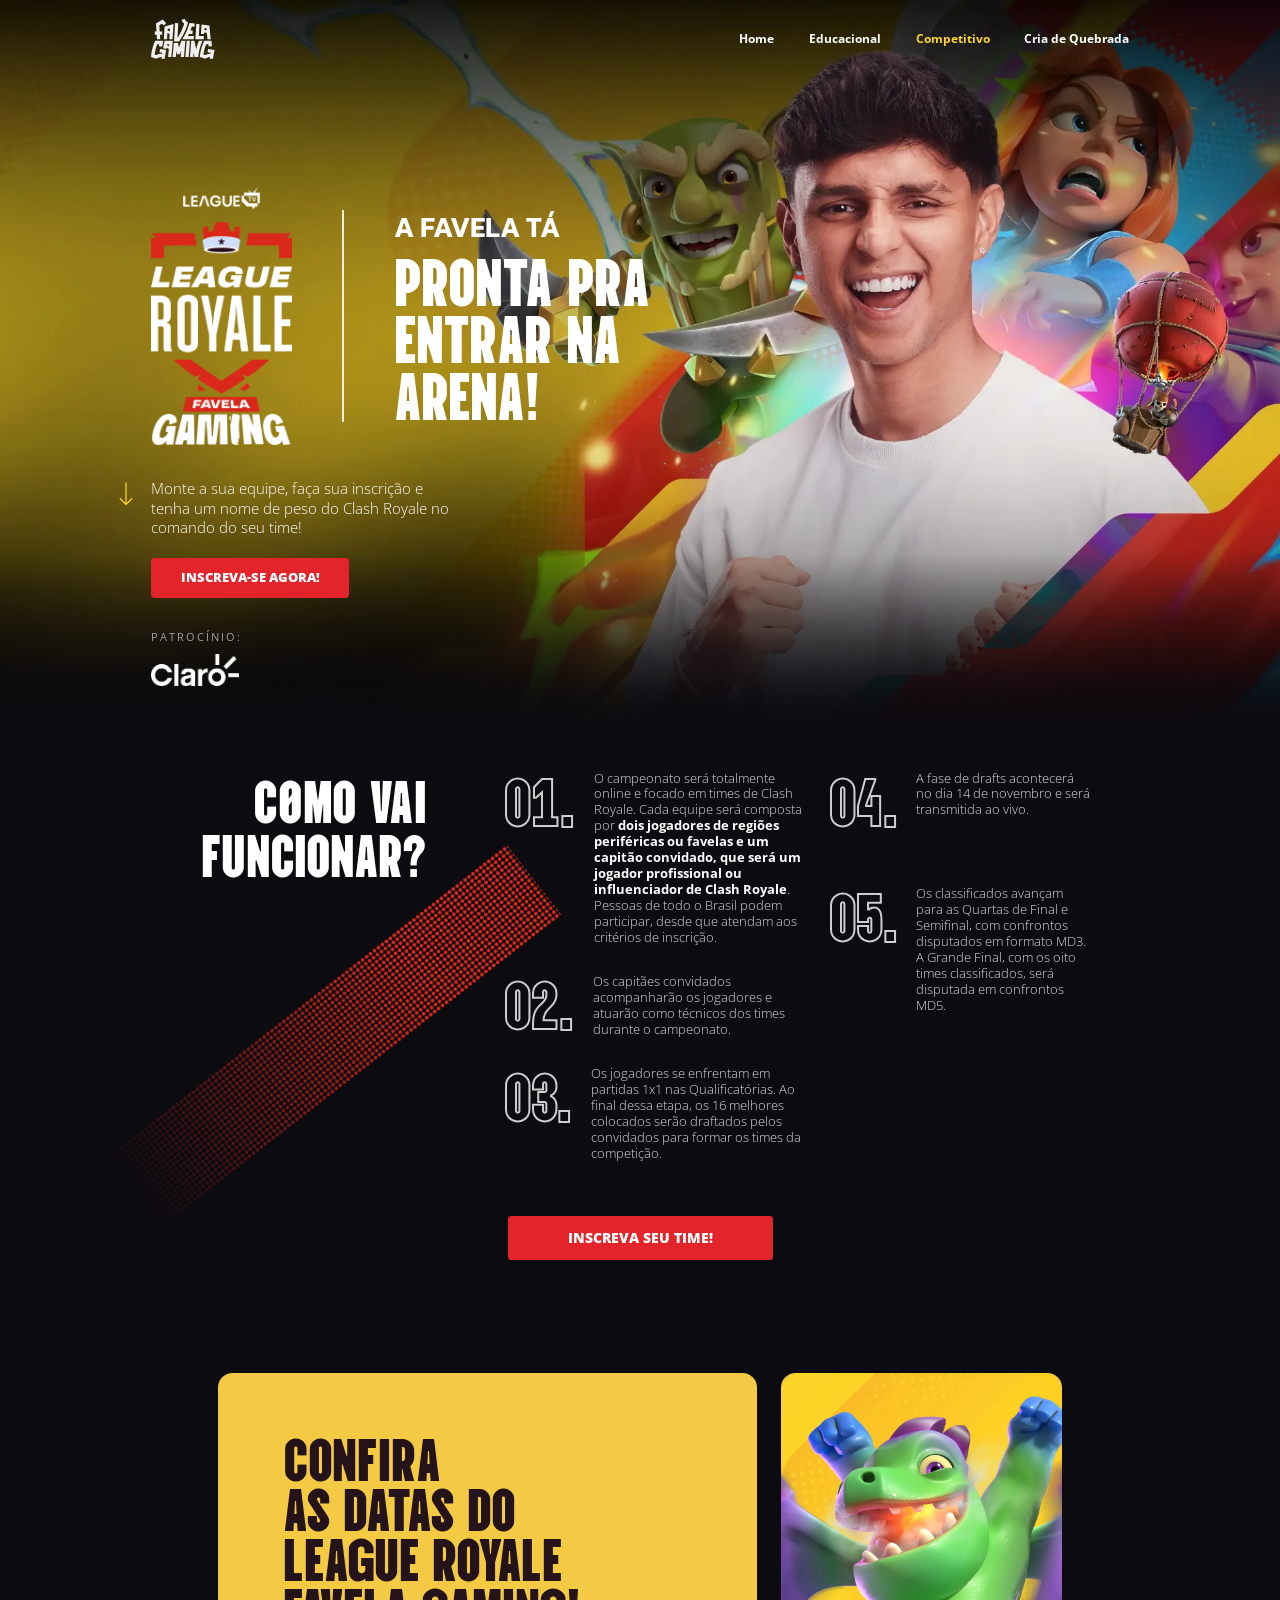
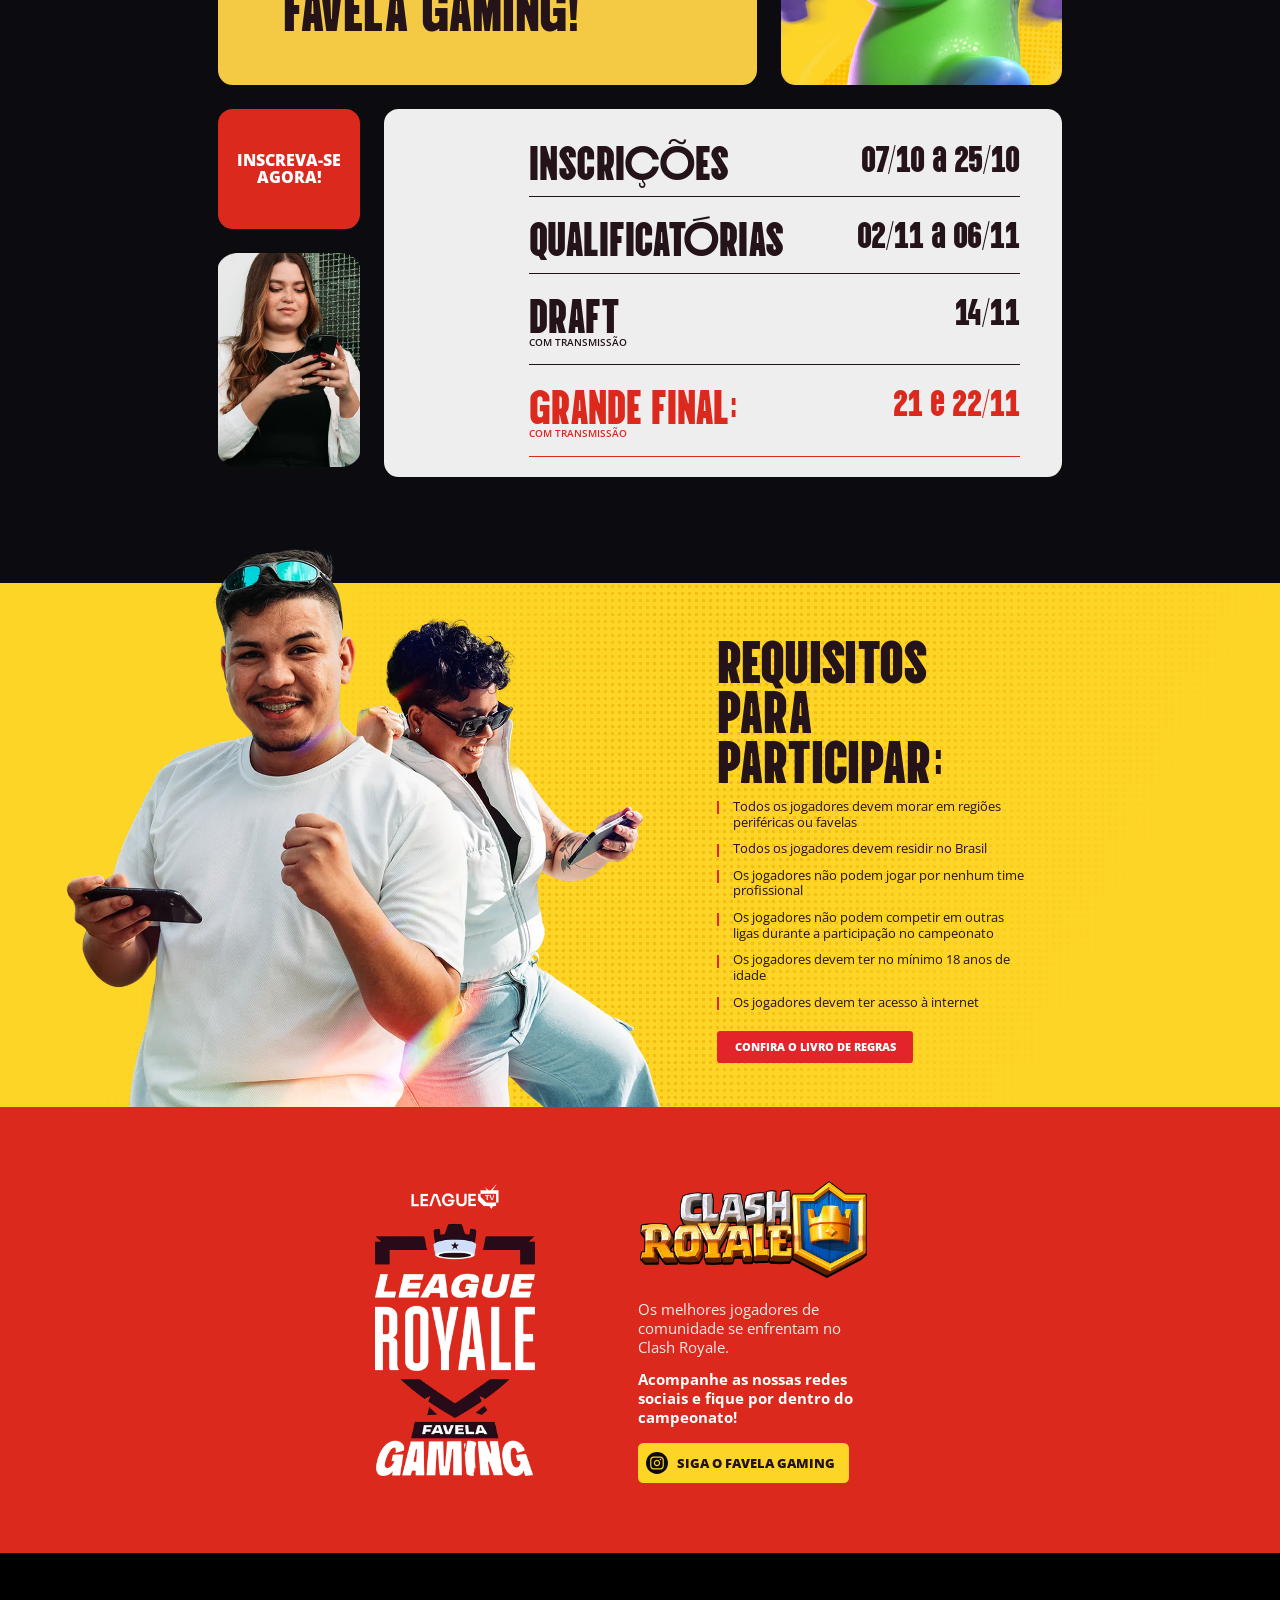
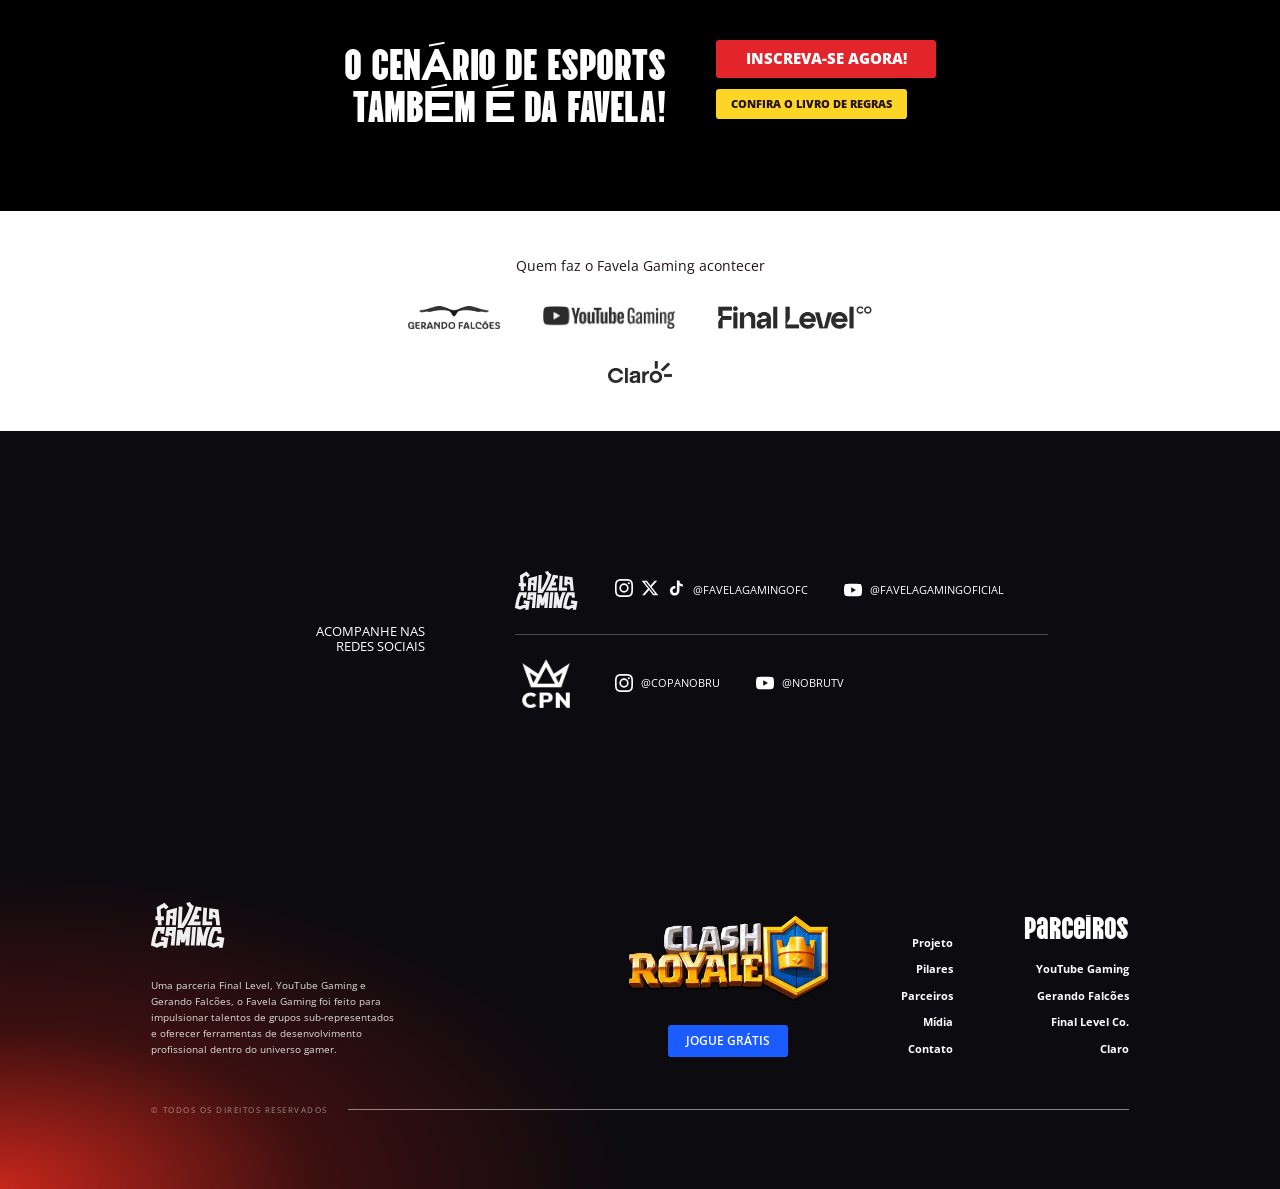
==== cup/index.html @ f8e569d7 "Ajusta seta, textos e botões do topo, passos, tabela de datas e botão Siga Co-Authored-By: Claude Op" ====
<!doctype html>
<html lang="pt-BR">
<head>
  <meta charset="utf-8">
  <meta name="viewport" content="width=device-width, initial-scale=1">
  <script>
    // Garante que os caminhos relativos funcionem também em ".../cup" (sem barra no final)
    (function () {
      var p = location.pathname;
      if (!/\/$/.test(p) && !/\.html?$/.test(p)) document.write('<base href="' + p + '/">');
    })();
  </script>
  <title>Competitivo | League Royale Favela Gaming</title>
  <meta name="description" content="Monte a sua equipe, faça sua inscrição e tenha um nome de peso do Clash Royale no comando do seu time! Campeonato online League Royale Favela Gaming.">
  <link rel="icon" href="assets/logo-favela-gaming.svg" type="image/svg+xml">
  <link rel="preconnect" href="https://fonts.googleapis.com">
  <link rel="preconnect" href="https://fonts.gstatic.com" crossorigin>
  <link href="https://fonts.googleapis.com/css2?family=Vina+Sans&family=Kanit:wght@400;600;800&family=Open+Sans:wght@300;400;600;700;800&display=swap" rel="stylesheet">
  <link rel="stylesheet" href="css/style.css">
</head>
<body>

  <!-- ===================== HEADER ===================== -->
  <header class="header">
    <div class="container header__inner">
      <a href="https://favelagaming.gg/" class="header__logo" aria-label="Favela Gaming">
        <img src="assets/logo-favela-gaming.svg" alt="Favela Gaming" data-label="logo-favela-gaming.svg">
      </a>
      <button class="header__toggle" aria-label="Abrir menu" aria-expanded="false" aria-controls="menu">
        <span></span><span></span><span></span>
      </button>
      <nav class="header__nav" id="menu">
        <a href="https://favelagaming.gg/">Home</a>
        <a href="https://favelagaming.gg/educacional">Educacional</a>
        <a href="https://favelagaming.gg/cup" class="is-active" aria-current="page">Competitivo</a>
        <a href="https://favelagaming.gg/cria">Cria de Quebrada</a>
      </nav>
    </div>
  </header>

  <main>
    <!-- ===================== HERO ===================== -->
    <section class="hero">
      <div class="container hero__content">
        <div class="hero__brand">
          <img class="hero__league" src="assets/logo-league-royale.webp" alt="League Royale Favela Gaming" data-label="logo-league-royale.webp">
          <span class="hero__divider" aria-hidden="true"></span>
          <h1 class="hero__title"><small>A favela tá</small> pronta pra entrar na arena!</h1>
        </div>
        <p class="hero__text">
          <svg class="hero__arrow" viewBox="0 0 18 31" aria-hidden="true"><path d="M9 1v28M1.5 21.5 9 29l7.5-7.5" fill="none" stroke="currentColor" stroke-width="1.6" stroke-linecap="round" stroke-linejoin="round"/></svg>
          Monte a sua equipe, faça sua inscrição e tenha um nome de peso do Clash Royale no comando do seu time!
        </p>
        <a href="https://docs.google.com/forms/d/e/1FAIpQLSey7lpM0vfxzBYxNLNa3rrnJIbP2X_q4BGfcj9vAVyHAKQ-5A/viewform" target="_blank" rel="noopener" class="btn btn--red">Inscreva-se agora!</a>
        <div class="hero__sponsor">
          <span>Patrocínio:</span>
          <a href="https://www.claro.com.br/" target="_blank" rel="noopener"><img class="logo-white" src="assets/logo-claro.webp" alt="Claro" data-label="logo-claro.webp"></a>
        </div>
      </div>
    </section>

    <!-- ===================== COMO VAI FUNCIONAR ===================== -->
    <section class="how" id="como-funciona">
      <div class="container how__grid">
        <div class="how__head">
          <h2 class="title title--xl">C<span class="o-slash">o</span>mo vai<br>funcionar?</h2>
          <div class="how__stripe" aria-hidden="true"></div>
        </div>
        <ol class="how__steps">
          <li><span class="how__num">01.</span><p>O campeonato será totalmente online e focado em times de Clash Royale. Cada equipe será composta por <strong>dois jogadores de regiões periféricas ou favelas e um capitão convidado, que será um jogador profissional ou influenciador de Clash Royale</strong>. Pessoas de todo o Brasil podem participar, desde que atendam aos critérios de inscrição.</p></li>
          <li><span class="how__num">02.</span><p>Os capitães convidados acompanharão os jogadores e atuarão como técnicos dos times durante o campeonato.</p></li>
          <li><span class="how__num">03.</span><p>Os jogadores se enfrentam em partidas 1x1 nas Qualificatórias. Ao final dessa etapa, os 16 melhores colocados serão draftados pelos convidados para formar os times da competição.</p></li>
          <li><span class="how__num">04.</span><p>A fase de drafts acontecerá no dia 14 de novembro e será transmitida ao vivo.</p></li>
          <li><span class="how__num">05.</span><p>Os classificados avançam para as Quartas de Final e Semifinal, com confrontos disputados em formato MD3. A Grande Final, com os oito times classificados, será disputada em confrontos MD5.</p></li>
        </ol>
      </div>
      <div class="center">
        <a href="https://docs.google.com/forms/d/e/1FAIpQLSey7lpM0vfxzBYxNLNa3rrnJIbP2X_q4BGfcj9vAVyHAKQ-5A/viewform" target="_blank" rel="noopener" class="btn btn--red btn--lg">Inscreva seu time!</a>
      </div>
    </section>

    <!-- ===================== DATAS ===================== -->
    <section class="dates" id="datas">
      <div class="container dates__grid">
        <div class="card card--yellow dates__intro">
          <h2 class="title title--lg">Confira<br>as datas do<br>League Royale<br>Favela Gaming!</h2>
        </div>
        <div class="card dates__dragon">
          <img src="assets/dragao.webp" alt="Bebê dragão do Clash Royale comemorando" data-label="dragao.webp" loading="lazy">
        </div>
        <div class="dates__side">
          <a href="https://docs.google.com/forms/d/e/1FAIpQLSey7lpM0vfxzBYxNLNa3rrnJIbP2X_q4BGfcj9vAVyHAKQ-5A/viewform" target="_blank" rel="noopener" class="card card--red dates__cta">Inscreva-se agora!</a>
          <div class="card dates__photo">
            <img src="assets/menina-celular.webp" alt="Jogadora usando o celular" data-label="menina-celular.webp" loading="lazy">
          </div>
        </div>
        <div class="card card--light dates__table">
          <dl>
            <div class="dates__row"><dt>Inscrições</dt><dd>07/10 a 25/10</dd></div>
            <div class="dates__row"><dt>Qualificatórias</dt><dd>02/11 a 06/11</dd></div>
            <div class="dates__row"><dt>Draft <small>com transmissão</small></dt><dd>14/11</dd></div>
            <div class="dates__row dates__row--final"><dt>Grande final: <small>com transmissão</small></dt><dd>21 e 22/11</dd></div>
          </dl>
        </div>
      </div>
    </section>

    <!-- ===================== REQUISITOS ===================== -->
    <section class="reqs" id="requisitos">
      <div class="container reqs__grid">
        <div class="reqs__art">
          <img src="assets/requisitos-jogadores.webp" alt="Dois jogadores comemorando com o celular na mão" data-label="requisitos-jogadores.webp" loading="lazy">
        </div>
        <div class="reqs__content">
          <h2 class="title title--lg">Requisitos<br>para<br>participar:</h2>
          <ul class="reqs__list">
            <li>Todos os jogadores devem morar em regiões periféricas ou favelas</li>
            <li>Todos os jogadores devem residir no Brasil</li>
            <li>Os jogadores não podem jogar por nenhum time profissional</li>
            <li>Os jogadores não podem competir em outras ligas durante a participação no campeonato</li>
            <li>Os jogadores devem ter no mínimo 18 anos de idade</li>
            <li>Os jogadores devem ter acesso à internet</li>
          </ul>
          <a href="https://docs.google.com/document/d/1DY65qshKJvCwTbWOJ-pkZwqdz-B3n3Fq/edit?usp=sharing" target="_blank" rel="noopener" class="btn btn--red btn--sm">Confira o livro de regras</a>
        </div>
      </div>
    </section>

    <!-- ===================== CLASH ROYALE ===================== -->
    <section class="clash">
      <div class="container clash__grid">
        <img class="clash__league" src="assets/logo-league-royale-escuro.webp" alt="League Royale Favela Gaming" data-label="logo-league-royale-escuro.webp" loading="lazy">
        <div class="clash__content">
          <img class="clash__logo" src="assets/logo-clash-royale.webp" alt="Clash Royale" data-label="logo-clash-royale.webp" loading="lazy">
          <p>Os melhores jogadores de comunidade se enfrentam no Clash Royale.</p>
          <p><strong>Acompanhe as nossas redes sociais e fique por dentro do campeonato!</strong></p>
          <a href="https://www.instagram.com/favelagamingofc/" target="_blank" rel="noopener" class="btn btn--yellow btn--sm btn--icon">
            <img src="assets/icone-instagram-redondo.svg" alt="" width="32" height="32">
            Siga o Favela Gaming
          </a>
        </div>
      </div>
    </section>

    <!-- ===================== CTA ===================== -->
    <section class="cta" id="inscricao">
      <div class="container cta__inner">
        <h2 class="title title--md">O cenário de esports<br>também é da favela!</h2>
        <div class="cta__buttons">
          <a href="https://docs.google.com/forms/d/e/1FAIpQLSey7lpM0vfxzBYxNLNa3rrnJIbP2X_q4BGfcj9vAVyHAKQ-5A/viewform" target="_blank" rel="noopener" class="btn btn--red btn--lg">Inscreva-se agora!</a>
          <a href="https://docs.google.com/document/d/1DY65qshKJvCwTbWOJ-pkZwqdz-B3n3Fq/edit?usp=sharing" target="_blank" rel="noopener" class="btn btn--yellow btn--sm">Confira o livro de regras</a>
        </div>
      </div>
    </section>

    <!-- ===================== PARCEIROS ===================== -->
    <section class="partners" id="parceiros">
      <div class="container">
        <p class="partners__title">Quem faz o Favela Gaming acontecer</p>
        <ul class="partners__logos">
          <li><a href="https://gerandofalcoes.com/" target="_blank" rel="noopener"><img src="assets/logo-gerando-falcoes.webp" alt="Gerando Falcões" data-label="logo-gerando-falcoes.webp" loading="lazy"></a></li>
          <li><a href="https://www.youtube.com/@YouTubeBrasil" target="_blank" rel="noopener"><img src="assets/logo-youtube-gaming.webp" alt="YouTube Gaming" data-label="logo-youtube-gaming.webp" loading="lazy"></a></li>
          <li><a href="https://finallevel.com.br/" target="_blank" rel="noopener"><img src="assets/logo-final-level.webp" alt="Final Level Co." data-label="logo-final-level.webp" loading="lazy"></a></li>
          <li class="partners__break"><a href="https://www.claro.com.br/" target="_blank" rel="noopener"><img src="assets/logo-claro.webp" alt="Claro" data-label="logo-claro.webp" loading="lazy"></a></li>
        </ul>
      </div>
    </section>
  </main>

  <!-- ===================== FOOTER ===================== -->
  <footer class="footer">
    <div class="container">
      <div class="social">
        <p class="social__label">Acompanhe nas<br>redes sociais</p>
        <div class="social__rows">
          <div class="social__row">
            <img class="social__brand" src="assets/logo-favela-gaming.svg" alt="Favela Gaming" data-label="logo-favela-gaming.svg">
            <div class="social__links">
              <span class="social__group">
                <a href="https://www.instagram.com/favelagamingofc/" target="_blank" rel="noopener" aria-label="Instagram"><svg viewBox="0 0 24 24"><use href="#i-instagram"/></svg></a>
                <a href="https://twitter.com/favelagamingofc" target="_blank" rel="noopener" aria-label="X"><svg viewBox="0 0 24 24"><use href="#i-x"/></svg></a>
                <a href="https://www.tiktok.com/@favelagamingofc" target="_blank" rel="noopener" aria-label="TikTok"><svg viewBox="0 0 24 24"><use href="#i-tiktok"/></svg></a>
                <span>@favelagamingofc</span>
              </span>
              <a class="social__group" href="https://www.youtube.com/@FavelaGamingOficial" target="_blank" rel="noopener">
                <svg viewBox="0 0 24 24" aria-hidden="true"><use href="#i-youtube"/></svg>
                <span>@favelagamingoficial</span>
              </a>
            </div>
          </div>
          <div class="social__row">
            <img class="social__brand" src="assets/logo-cpn.webp" alt="CPN" data-label="logo-cpn.webp" loading="lazy">
            <div class="social__links">
              <a class="social__group" href="https://www.instagram.com/copanobru/" target="_blank" rel="noopener">
                <svg viewBox="0 0 24 24" aria-hidden="true"><use href="#i-instagram"/></svg>
                <span>@copanobru</span>
              </a>
              <a class="social__group" href="https://www.youtube.com/@NobruTV" target="_blank" rel="noopener">
                <svg viewBox="0 0 24 24" aria-hidden="true"><use href="#i-youtube"/></svg>
                <span>@nobrutv</span>
              </a>
            </div>
          </div>
        </div>
      </div>

      <div class="footer__main">
        <div class="footer__about">
          <img src="assets/logo-favela-gaming.svg" alt="Favela Gaming" data-label="logo-favela-gaming.svg">
          <p>Uma parceria Final Level, YouTube Gaming e Gerando Falcões, o Favela Gaming foi feito para impulsionar talentos de grupos sub-representados e oferecer ferramentas de desenvolvimento profissional dentro do universo gamer.</p>
        </div>
        <div class="footer__clash">
          <img src="assets/logo-clash-royale.webp" alt="Clash Royale" data-label="logo-clash-royale.webp" loading="lazy">
          <a href="https://clashroyale.com" target="_blank" rel="noopener" class="btn btn--blue btn--sm">Jogue grátis</a>
        </div>
        <nav class="footer__nav" aria-label="Rodapé">
          <!-- TODO: trocar pelas âncoras das seções da home (ex.: https://favelagaming.gg/#projeto) -->
          <a href="https://favelagaming.gg/">Projeto</a>
          <a href="https://favelagaming.gg/">Pilares</a>
          <a href="#parceiros">Parceiros</a>
          <a href="https://favelagaming.gg/">Mídia</a>
          <a href="https://favelagaming.gg/">Contato</a>
        </nav>
        <div class="footer__partners">
          <h3>Parceiros</h3>
          <a href="https://www.youtube.com/@YouTubeBrasil" target="_blank" rel="noopener">YouTube Gaming</a>
          <a href="https://gerandofalcoes.com/" target="_blank" rel="noopener">Gerando Falcões</a>
          <a href="https://finallevel.com.br/" target="_blank" rel="noopener">Final Level Co.</a>
          <a href="https://www.claro.com.br/" target="_blank" rel="noopener">Claro</a>
        </div>
      </div>

      <div class="footer__bottom">
        <span>© Todos os direitos reservados</span>
      </div>
    </div>
  </footer>

  <!-- Ícones -->
  <svg width="0" height="0" style="position:absolute" aria-hidden="true">
    <symbol id="i-instagram" viewBox="0 0 24 24"><path fill="currentColor" d="M12 2.2c3.2 0 3.6 0 4.8.1 3.3.1 4.8 1.7 4.9 4.9.1 1.3.1 1.6.1 4.8s0 3.6-.1 4.8c-.1 3.2-1.7 4.8-4.9 4.9-1.3.1-1.6.1-4.8.1s-3.6 0-4.8-.1c-3.3-.1-4.8-1.7-4.9-4.9C2.2 15.6 2.2 15.2 2.2 12s0-3.6.1-4.8C2.4 3.9 3.9 2.4 7.2 2.3 8.4 2.2 8.8 2.2 12 2.2zM12 0C8.7 0 8.3 0 7.1.1 2.7.3.3 2.7.1 7.1 0 8.3 0 8.7 0 12s0 3.7.1 4.9c.2 4.4 2.6 6.8 7 7 1.2.1 1.6.1 4.9.1s3.7 0 4.9-.1c4.4-.2 6.8-2.6 7-7 .1-1.2.1-1.6.1-4.9s0-3.7-.1-4.9c-.2-4.4-2.6-6.8-7-7C15.7 0 15.3 0 12 0zm0 5.8a6.2 6.2 0 1 0 0 12.4 6.2 6.2 0 0 0 0-12.4zM12 16a4 4 0 1 1 0-8 4 4 0 0 1 0 8zm6.4-11.8a1.4 1.4 0 1 0 0 2.9 1.4 1.4 0 0 0 0-2.9z"/></symbol>
    <symbol id="i-x" viewBox="0 0 24 24"><path fill="currentColor" d="M18.2 2.3h3.4l-7.4 8.4L23 21.7h-6.8l-5.3-7-6.1 7H1.4l7.9-9L.9 2.3h7l4.8 6.4 5.5-6.4zm-1.2 17.4h1.9L6.9 4.2H4.9l12.1 15.5z"/></symbol>
    <symbol id="i-tiktok" viewBox="0 0 24 24"><path fill="currentColor" d="M16.6 2h-3.4v13.6a2.9 2.9 0 1 1-2.9-2.9c.3 0 .6 0 .8.1V9.3a6.4 6.4 0 1 0 5.5 6.3V8.8A8 8 0 0 0 21 10.3V6.9a4.6 4.6 0 0 1-4.4-4.9z"/></symbol>
    <symbol id="i-youtube" viewBox="0 0 24 24"><path fill="currentColor" d="M23.5 6.2a3 3 0 0 0-2.1-2.1C19.5 3.6 12 3.6 12 3.6s-7.5 0-9.4.5A3 3 0 0 0 .5 6.2 31 31 0 0 0 0 12a31 31 0 0 0 .5 5.8 3 3 0 0 0 2.1 2.1c1.9.5 9.4.5 9.4.5s7.5 0 9.4-.5a3 3 0 0 0 2.1-2.1A31 31 0 0 0 24 12a31 31 0 0 0-.5-5.8zM9.6 15.6V8.4l6.3 3.6-6.3 3.6z"/></symbol>
  </svg>

  <script src="js/main.js"></script>
</body>
</html>
---- cup/css/style.css ----
/* =========================================================
   League Royale Favela Gaming — Competitivo (/cup)

   Medidas tiradas do frame de 1920px do Figma.
   --s = 1px em telas de 1920px ou mais e encolhe proporcionalmente
   abaixo disso, então "calc(95 * var(--s))" = 95px do Figma.
   ========================================================= */

:root {
  --dark: #0c0b10;
  --black: #000;
  --white: #fff;
  --light: #eeeeee;
  --yellow: #fdd526;
  --yellow-card: #f4ca44;
  --red: #db291d;
  --red-btn: #e3242b;
  --blue: #1a5cff;
  --ink: #241319;

  --font-title: "Vina Sans", "Anton", Impact, sans-serif;
  --font-kanit: "Kanit", "Open Sans", sans-serif;
  --font-body: "Open Sans", system-ui, sans-serif;

  --s: min(1px, calc(100vw / 1920));
  --radius: calc(22 * var(--s));
}

*, *::before, *::after { box-sizing: border-box; }

html { scroll-behavior: smooth; }

body {
  margin: 0;
  background: var(--dark);
  color: var(--white);
  font-family: var(--font-body);
  font-size: max(14px, calc(17 * var(--s)));
  line-height: 1.45;
  -webkit-font-smoothing: antialiased;
}

img { display: block; max-width: 100%; height: auto; }
a { color: inherit; text-decoration: none; }
p { margin: 0; }

.container {
  width: 100%;
  max-width: calc(1468 * var(--s) + 48px);
  margin: 0 auto;
  padding: 0 24px;
}

.center { text-align: center; }

/* ---------- Títulos ---------- */
.title {
  margin: 0;
  font-family: var(--font-title);
  font-weight: 400;
  text-transform: uppercase;
  line-height: .88;
}
.title--xl { font-size: calc(90 * var(--s)); }
.title--lg { font-size: calc(92 * var(--s)); }
.title--md { font-size: calc(66 * var(--s)); line-height: .92; }

/* O cortado do "CØMO" */
.o-slash { position: relative; display: inline-block; }
.o-slash::after {
  content: "";
  position: absolute;
  left: -6%; right: -6%;
  top: 50%;
  height: .07em;
  background: currentColor;
  transform: rotate(-55deg);
}

/* ---------- Botões ---------- */
.btn {
  display: inline-flex;
  align-items: center;
  justify-content: center;
  gap: calc(10 * var(--s));
  height: max(36px, calc(43 * var(--s)));
  padding: 0 calc(40 * var(--s));
  border-radius: calc(5 * var(--s));
  font-family: var(--font-body);
  font-weight: 800;
  font-size: max(12px, calc(15 * var(--s)));
  text-transform: uppercase;
  white-space: nowrap;
  transition: transform .15s ease, filter .15s ease;
}
.btn:hover { transform: translateY(-2px); filter: brightness(1.08); }
.btn--red { background: var(--red-btn); color: var(--white); }
.btn--yellow { background: var(--yellow); color: var(--ink); }
.btn--blue { background: var(--blue); color: var(--white); font-weight: 600; }
.btn--icon { padding-left: calc(12 * var(--s)); }
.btn--icon svg, .btn--icon img { width: max(22px, calc(32 * var(--s))); height: auto; }

/* ---------- Placeholder de imagem que ainda não existe ---------- */
.img-missing {
  display: flex;
  align-items: center;
  justify-content: center;
  min-height: 60px;
  padding: 8px;
  border: 2px dashed currentColor;
  border-radius: 8px;
  font: 600 12px/1.3 var(--font-body);
  text-align: center;
  opacity: .55;
}

/* =========================================================
   HEADER
   ========================================================= */
.header {
  position: absolute;
  inset: 0 0 auto 0;
  z-index: 10;
  padding-top: calc(29 * var(--s));
}
.header__inner { display: flex; align-items: center; justify-content: space-between; }
.header__logo img { width: max(64px, calc(95 * var(--s))); }
.header__nav { display: flex; gap: calc(52 * var(--s)); }
.header__nav a {
  font-size: max(12px, calc(15 * var(--s)));
  font-weight: 700;
  transition: color .15s;
}
.header__nav a:hover, .header__nav a.is-active { color: var(--yellow); }
.header__toggle {
  display: none;
  width: 40px; height: 40px;
  padding: 10px 8px;
  background: none;
  border: 0;
  cursor: pointer;
  flex-direction: column;
  justify-content: space-between;
}
.header__toggle span { display: block; height: 2px; background: var(--white); border-radius: 2px; transition: .2s; }
.header__toggle[aria-expanded="true"] span:nth-child(1) { transform: translateY(8px) rotate(45deg); }
.header__toggle[aria-expanded="true"] span:nth-child(2) { opacity: 0; }
.header__toggle[aria-expanded="true"] span:nth-child(3) { transform: translateY(-8px) rotate(-45deg); }

/* =========================================================
   HERO
   ========================================================= */
.hero {
  position: relative;
  overflow: hidden;
  min-height: calc(1080 * var(--s));
  padding: calc(281 * var(--s)) 0 calc(70 * var(--s));
  background:
    linear-gradient(180deg, rgba(12,11,16,0) 75%, var(--dark) 100%),
    url("../assets/hero-bg.webp") center top / cover no-repeat,
    var(--dark);
}
.hero__content { position: relative; z-index: 1; }
.hero__brand { display: flex; align-items: center; gap: calc(75 * var(--s)); }
.hero__league { width: calc(212 * var(--s)); }
.hero__divider { align-self: center; width: 2px; height: calc(318 * var(--s)); background: rgba(255,255,255,.85); }
.hero__title {
  margin: 0;
  max-width: calc(400 * var(--s));
  font-family: var(--font-title);
  font-weight: 400;
  font-size: calc(102 * var(--s));
  line-height: .84;
  text-transform: uppercase;
}
.hero__title small {
  display: block;
  margin-bottom: calc(10 * var(--s));
  font-family: var(--font-kanit);
  font-weight: 600;
  font-size: calc(42 * var(--s));
  line-height: 1;
}
.hero__text {
  position: relative;
  max-width: calc(470 * var(--s));
  margin: calc(52 * var(--s)) 0 calc(30 * var(--s));
  font-size: max(14px, calc(23 * var(--s)));
  font-weight: 300;
  line-height: 1.27;
}
.hero__arrow {
  position: absolute;
  left: calc(-47 * var(--s));
  top: calc(4 * var(--s));
  width: max(14px, calc(20 * var(--s)));
  height: auto;
  color: var(--yellow);
}
.hero__content > .btn { min-width: calc(298 * var(--s)); height: max(40px, calc(48 * var(--s))); font-size: max(13px, calc(16 * var(--s))); border-radius: calc(6 * var(--s)); }
.hero__sponsor { margin-top: calc(48 * var(--s)); }
.hero__sponsor span {
  display: block;
  margin-bottom: calc(14 * var(--s));
  font-size: max(10px, calc(16 * var(--s)));
  letter-spacing: 2px;
  text-transform: uppercase;
  opacity: .6;
}
.hero__sponsor a { display: inline-block; }
.hero__sponsor img { width: calc(132 * var(--s)); }
.logo-white { filter: brightness(0) invert(1); }

/* =========================================================
   COMO VAI FUNCIONAR
   ========================================================= */
.how { position: relative; padding: calc(48 * var(--s)) 0 calc(170 * var(--s)); }
.how__grid {
  display: grid;
  grid-template-columns: calc(415 * var(--s)) 1fr;
  gap: calc(115 * var(--s));
}
.how__head { position: relative; text-align: right; }
.how__head .title { position: relative; z-index: 1; line-height: .9; }
.how__stripe {
  position: absolute;
  left: calc(-105 * var(--s));
  top: calc(332 * var(--s));
  width: calc(760 * var(--s));
  height: calc(135 * var(--s));
  transform: rotate(-38deg);
  background: radial-gradient(circle, var(--red) 1.8px, transparent 2.2px) 0 0 / 5px 5px;
  -webkit-mask-image: linear-gradient(90deg, transparent 0%, rgba(0,0,0,.5) 35%, #000 70%);
          mask-image: linear-gradient(90deg, transparent 0%, rgba(0,0,0,.5) 35%, #000 70%);
  pointer-events: none;
}
.how__steps {
  list-style: none;
  margin: 0;
  padding: 0;
  columns: 2;
  column-gap: calc(36 * var(--s));
  max-width: calc(1000 * var(--s));
}
.how__steps li {
  display: flex;
  gap: calc(28 * var(--s));
  margin-bottom: calc(42 * var(--s));
  break-inside: avoid;
}
.how__steps li:nth-child(4) { break-before: column; margin-bottom: calc(94 * var(--s)); }
.how__steps li:nth-child(n+4) p { max-width: calc(262 * var(--s)); }
.how__num {
  flex: 0 0 calc(103 * var(--s));
  font-family: var(--font-title);
  font-size: calc(100 * var(--s));
  line-height: .8;
  color: transparent;
  -webkit-text-stroke: 2px rgba(255,255,255,.8);
}
.how__steps p {
  max-width: calc(330 * var(--s));
  font-size: max(13px, calc(20 * var(--s)));
  font-weight: 300;
  line-height: 1.2;
  color: rgba(255,255,255,.85);
}
.how__steps strong { color: var(--white); font-weight: 700; }
.how .center { margin-top: calc(40 * var(--s)); }
.how .center .btn { height: calc(62 * var(--s)); min-height: 44px; padding: 0 calc(90 * var(--s)); font-size: max(14px, calc(20 * var(--s))); }

/* =========================================================
   DATAS
   ========================================================= */
.dates { padding: 0 0 calc(160 * var(--s)); }
.dates__grid {
  max-width: calc(1266 * var(--s) + 48px);
  display: grid;
  grid-template-columns: calc(213 * var(--s)) 1fr calc(422 * var(--s));
  grid-template-rows: calc(468 * var(--s)) auto;
  grid-template-areas:
    "intro intro dragon"
    "side  table table";
  gap: calc(36 * var(--s));
}
.card { border-radius: var(--radius); overflow: hidden; }
.card--yellow { background: var(--yellow-card); color: var(--ink); }
.card--red { background: var(--red); color: var(--white); }
.card--light { background: var(--light); color: var(--ink); }

.dates__intro { grid-area: intro; padding: 0 calc(98 * var(--s)); display: flex; align-items: center; }
.dates__intro .title { line-height: .82; }
.dates__dragon { grid-area: dragon; background: var(--yellow-card); }
.dates__dragon img { width: 100%; height: 100%; object-fit: cover; }
.dates__side { grid-area: side; display: flex; flex-direction: column; gap: calc(36 * var(--s)); }
.dates__cta {
  display: flex;
  align-items: center;
  justify-content: center;
  height: calc(180 * var(--s));
  padding: 16px;
  text-align: center;
  font-weight: 800;
  font-size: max(12px, calc(24 * var(--s)));
  line-height: 1.1;
  text-transform: uppercase;
  transition: filter .15s;
}
.dates__cta:hover { filter: brightness(1.1); }
.dates__photo { height: calc(321 * var(--s)); }
.dates__photo img { width: 100%; height: 100%; object-fit: cover; }

.dates__table {
  grid-area: table;
  padding: calc(18 * var(--s)) calc(63 * var(--s)) calc(30 * var(--s)) calc(217 * var(--s));
  display: flex;
  align-items: center;
}
.dates__table dl { width: 100%; margin: 0; }
.dates__row {
  display: flex;
  justify-content: space-between;
  align-items: flex-start;
  gap: 16px;
  padding: calc(30 * var(--s)) 0 calc(26 * var(--s));
  border-bottom: 1px solid var(--ink);
  font-family: var(--font-title);
  text-transform: uppercase;
}
.dates__row--final { border-bottom-color: var(--red); }
.dates__row dt { font-size: calc(71 * var(--s)); line-height: .8; }
.dates__row dd { margin: 0; font-size: calc(56 * var(--s)); line-height: .8; white-space: nowrap; text-transform: none; }
.dates__row small {
  display: block;
  margin-top: calc(8 * var(--s));
  font-family: var(--font-body);
  font-weight: 600;
  font-size: max(9px, calc(15 * var(--s)));
  line-height: 1;
}
.dates__row--final { color: var(--red); }

/* =========================================================
   REQUISITOS
   ========================================================= */
.reqs {
  position: relative;
  background:
    radial-gradient(circle, rgba(242,170,0,.55) 1.5px, transparent 1.8px) 0 0 / 7px 7px,
    var(--yellow);
  color: var(--ink);
}
.reqs::before {
  /* deixa a retícula só em algumas áreas */
  content: "";
  position: absolute;
  inset: 0;
  background: linear-gradient(115deg, var(--yellow) 20%, transparent 45%, transparent 60%, var(--yellow) 85%);
}
.reqs__grid {
  position: relative;
  display: grid;
  grid-template-columns: calc(850 * var(--s)) 1fr;
  gap: 0;
  min-height: calc(785 * var(--s));
}
.reqs__art {
  position: relative;
  align-self: end;
  margin: calc(-80 * var(--s)) 0 0 calc(-150 * var(--s));
}
.reqs__art img { width: calc(940 * var(--s)); max-width: none; }
.reqs__content { padding: calc(71 * var(--s)) 0 calc(60 * var(--s)); }
.reqs__content .title { margin-bottom: calc(26 * var(--s)); line-height: .82; }
.reqs__list { list-style: none; margin: 0 0 calc(30 * var(--s)); padding: 0 0 0 calc(23 * var(--s)); max-width: calc(470 * var(--s)); }
.reqs__list li {
  position: relative;
  margin-bottom: calc(16 * var(--s));
  font-size: max(13px, calc(18 * var(--s)));
  line-height: 1.22;
}
.reqs__list li::before {
  content: "";
  position: absolute;
  left: calc(-23 * var(--s)); top: .2em;
  width: 2px; height: 1em;
  background: var(--red);
}
.reqs__content .btn { height: calc(36 * var(--s)); min-height: 32px; width: calc(294 * var(--s)); padding: 0; font-size: max(11px, calc(14 * var(--s))); }

/* =========================================================
   CLASH ROYALE
   ========================================================= */
.clash { background: var(--red); padding: calc(105 * var(--s)) 0; }
.clash__grid {
  display: flex;
  align-items: center;
  justify-content: center;
  gap: calc(154 * var(--s));
  padding-right: calc(90 * var(--s));
}
.clash__league { width: calc(240 * var(--s)); }
.clash__content { width: calc(346 * var(--s)); }
.clash__logo { width: calc(346 * var(--s)); margin-bottom: calc(26 * var(--s)); }
.clash__content p { font-size: max(13px, calc(22 * var(--s))); line-height: 1.3; margin-bottom: calc(20 * var(--s)); color: rgba(255,255,255,.9); }
.clash__content strong { color: var(--white); }
.clash__content .btn { height: calc(55 * var(--s)); min-height: 40px; width: calc(316 * var(--s)); padding: 0 0 0 calc(12 * var(--s)); gap: calc(14 * var(--s)); justify-content: flex-start; border-radius: calc(8 * var(--s)); font-size: max(13px, calc(18 * var(--s))); margin-top: calc(4 * var(--s)); }

/* =========================================================
   CTA
   ========================================================= */
.cta { background: var(--black); padding: calc(130 * var(--s)) 0; }
.cta__inner {
  display: flex;
  align-items: flex-start;
  justify-content: center;
  gap: calc(75 * var(--s));
}
.cta .title { text-align: right; line-height: .96; }
.cta__buttons { display: flex; flex-direction: column; align-items: flex-start; gap: calc(16 * var(--s)); }
.cta__buttons .btn--red { height: calc(48 * var(--s)); min-height: 38px; width: calc(330 * var(--s)); padding: 0; font-size: max(13px, calc(22 * var(--s))); }
.cta__buttons .btn--yellow { height: calc(38 * var(--s)); min-height: 30px; width: calc(286 * var(--s)); padding: 0; font-size: max(11px, calc(14 * var(--s))); }

/* =========================================================
   PARCEIROS
   ========================================================= */
.partners { background: var(--white); color: var(--ink); padding: calc(68 * var(--s)) 0 calc(72 * var(--s)); text-align: center; }
.partners__title { font-size: max(14px, calc(18 * var(--s))); margin-bottom: calc(44 * var(--s)); }
.partners__logos {
  list-style: none;
  margin: 0 auto;
  padding: 0;
  display: flex;
  flex-wrap: wrap;
  align-items: center;
  justify-content: center;
  gap: calc(48 * var(--s)) calc(64 * var(--s));
}
.partners__logos a { display: block; transition: opacity .15s; }
.partners__logos a:hover { opacity: .7; }
.partners__logos img { height: calc(34 * var(--s)); width: auto; max-width: 40vw; object-fit: contain; }
.partners__break { flex-basis: 100%; display: flex; justify-content: center; }

/* =========================================================
   FOOTER
   ========================================================= */
.footer {
  padding: calc(173 * var(--s)) 0 calc(110 * var(--s));
  background:
    radial-gradient(70% 60% at 0% 100%, rgba(219,41,29,.9) 0%, rgba(110,20,15,.5) 35%, transparent 70%),
    var(--dark);
}
.social {
  display: grid;
  grid-template-columns: calc(412 * var(--s)) 1fr;
  gap: calc(134 * var(--s));
  align-items: center;
  margin-bottom: calc(255 * var(--s));
}
.social__label {
  text-align: right;
  font-size: max(13px, calc(20 * var(--s)));
  text-transform: uppercase;
  line-height: 1.15;
}
.social__rows { max-width: calc(800 * var(--s)); }
.social__row {
  display: flex;
  align-items: center;
  gap: calc(56 * var(--s));
  padding: calc(36 * var(--s)) 0;
}
.social__row + .social__row { border-top: 1px solid rgba(255,255,255,.25); }
.social__brand { width: calc(95 * var(--s)); flex: 0 0 auto; }
.social__row + .social__row .social__brand { width: calc(72 * var(--s)); margin: 0 calc(11 * var(--s)); }
.social__links { display: flex; flex-wrap: wrap; align-items: center; gap: 14px calc(54 * var(--s)); }
.social__group {
  display: inline-flex;
  align-items: center;
  gap: calc(12 * var(--s));
  font-size: max(11px, calc(17 * var(--s)));
  text-transform: uppercase;
}
.social__group svg { width: max(18px, calc(26 * var(--s))); height: max(18px, calc(26 * var(--s))); }
.social a:hover { color: var(--yellow); }

.footer__main {
  display: grid;
  grid-template-columns: calc(653 * var(--s)) calc(307 * var(--s)) calc(123 * var(--s)) 1fr;
  gap: calc(60 * var(--s));
  align-items: end;
}
.footer__about img { width: calc(111 * var(--s)); margin-bottom: calc(44 * var(--s)); }
.footer__about p { max-width: calc(370 * var(--s)); font-size: max(10px, calc(13 * var(--s))); line-height: 1.6; opacity: .85; }
.footer__clash { display: flex; flex-direction: column; align-items: center; gap: calc(30 * var(--s)); }
.footer__clash img { width: calc(307 * var(--s)); }
.footer__clash .btn { height: calc(39 * var(--s)); min-height: 32px; width: calc(180 * var(--s)); padding: 0; font-size: max(12px, calc(16 * var(--s))); }
.footer__nav, .footer__partners {
  display: flex;
  flex-direction: column;
  align-items: flex-end;
  gap: calc(16 * var(--s));
  font-size: max(11px, calc(15 * var(--s)));
  font-weight: 700;
}
.footer__partners h3 {
  margin: 0 0 calc(14 * var(--s));
  font-family: var(--font-title);
  font-weight: 400;
  font-size: calc(46 * var(--s));
  line-height: 1;
}
.footer__nav a:hover, .footer__partners a:hover { color: var(--yellow); }
.footer__bottom {
  display: flex;
  align-items: center;
  gap: calc(30 * var(--s));
  margin-top: calc(70 * var(--s));
  font-size: max(8px, calc(10 * var(--s)));
  letter-spacing: 1.5px;
  text-transform: uppercase;
  opacity: .5;
}
.footer__bottom::after { content: ""; flex: 1; height: 1px; background: currentColor; }

/* =========================================================
   TABLET (até 1024px): mantém a proporção, só reorganiza o que aperta
   ========================================================= */
@media (max-width: 1024px) {
  .footer__main { grid-template-columns: 1fr 1fr; align-items: start; gap: 40px; }
  .footer__clash { align-items: flex-start; }
  .footer__nav, .footer__partners { align-items: flex-start; }
}

/* =========================================================
   CELULAR (até 760px)
   ========================================================= */
@media (max-width: 760px) {
  .container, .dates__grid { max-width: none; padding: 0 16px; }

  .header { padding-top: 16px; }
  .header__toggle { display: flex; }
  .header__nav {
    position: absolute;
    top: 100%; left: 16px; right: 16px;
    flex-direction: column;
    gap: 0;
    padding: 8px 0;
    background: rgba(12,11,16,.97);
    border-radius: 10px;
    display: none;
  }
  .header__nav.is-open { display: flex; }
  .header__nav a { padding: 12px 20px; font-size: 15px; }

  .hero {
    min-height: 0;
    padding: 330px 0 40px;
    background:
      linear-gradient(180deg, rgba(12,11,16,0) 25%, rgba(12,11,16,.85) 48%, var(--dark) 62%),
      url("../assets/hero-bg.webp") 78% 0 / auto 420px no-repeat,
      var(--dark);
  }
  .hero__brand { gap: 16px; }
  .hero__league { width: 120px; }
  .hero__divider { height: 180px; }
  .hero__title { font-size: 42px; max-width: none; }
  .hero__title small { font-size: 20px; margin-bottom: 6px; }
  .hero__text { margin: 28px 0 22px; padding-left: 24px; max-width: none; }
  .hero__arrow { left: 0; top: 2px; }
  .hero__sponsor { margin-top: 32px; }
  .hero__sponsor span { margin-bottom: 8px; }
  .hero__sponsor img { width: 70px; }

  .how { padding: 40px 0 70px; }
  .how__grid { grid-template-columns: 1fr; gap: 32px; }
  .how__head { text-align: left; }
  .how__stripe { display: none; }
  .title--xl { font-size: 56px; }
  .title--lg { font-size: 50px; }
  .title--md { font-size: 40px; }
  .how__steps { columns: 1; max-width: none; }
  .how__steps li { gap: 18px; margin-bottom: 28px; }
  .how__steps li:nth-child(4) { break-before: auto; }
  .how__num { flex-basis: 56px; font-size: 52px; -webkit-text-stroke-width: 1.2px; }
  .how__steps p { max-width: none; }
  .how .center { margin-top: 16px; }
  .how .center .btn { padding: 0 40px; }

  .dates { padding-bottom: 70px; }
  .dates__grid {
    grid-template-columns: 1fr 1fr;
    grid-template-rows: auto;
    grid-template-areas:
      "intro intro"
      "dragon side"
      "table table";
    gap: 14px;
  }
  .card { border-radius: 14px; }
  .dates__intro { padding: 32px 24px; }
  .dates__dragon { min-height: 260px; }
  .dates__side { gap: 14px; }
  .dates__cta { height: auto; flex: 0 0 100px; font-size: 14px; }
  .dates__photo { height: auto; flex: 1; min-height: 140px; }
  .dates__table { padding: 18px 22px; }
  .dates__row { padding: 14px 0 12px; }
  .dates__row dt { font-size: 24px; }
  .dates__row dd { font-size: 21px; }
  .dates__row small { margin-top: 4px; font-size: 9px; }

  .reqs__grid { grid-template-columns: 1fr; min-height: 0; }
  .reqs__art { order: 2; margin: 0 -16px; }
  .reqs__art img { width: 100%; max-width: 100%; }
  .reqs__content { padding: 50px 0 10px; }
  .reqs__list { max-width: none; margin-bottom: 22px; padding-left: 16px; }
  .reqs__list li { margin-bottom: 12px; }
  .reqs__list li::before { left: -16px; }
  .reqs__content .btn { width: auto; padding: 0 22px; }

  .clash { padding: 60px 0; }
  .clash__grid { flex-direction: column; gap: 36px; padding-right: 0; text-align: center; }
  .clash__league { width: 170px; }
  .clash__content { width: auto; max-width: 320px; }
  .clash__logo { width: 220px; margin: 0 auto 20px; }
  .clash__content p { margin-bottom: 12px; }
  .clash__content .btn { width: auto; padding: 0 20px 0 8px; }

  .cta { padding: 64px 0; }
  .cta__inner { flex-direction: column; align-items: center; gap: 24px; }
  .cta .title { text-align: center; }
  .cta__buttons { align-items: center; gap: 10px; }
  .cta__buttons .btn--red { width: 260px; }
  .cta__buttons .btn--yellow { width: 240px; }

  .partners { padding: 44px 0 50px; }
  .partners__title { margin-bottom: 26px; }
  .partners__logos { gap: 24px 32px; }
  .partners__logos img { height: 30px; }

  .footer { padding: 70px 0 40px; }
  .social { grid-template-columns: 1fr; gap: 20px; margin-bottom: 80px; }
  .social__label { text-align: left; }
  .social__row { flex-direction: column; align-items: flex-start; gap: 14px; padding: 18px 0; }
  .social__brand { width: 64px; }
  .social__row + .social__row .social__brand { width: 52px; margin: 0; }
  .social__links { gap: 14px 30px; }

  .footer__main { grid-template-columns: 1fr; gap: 36px; }
  .footer__about img { width: 80px; margin-bottom: 18px; }
  .footer__about p { max-width: none; }
  .footer__clash img { width: 180px; }
  .footer__clash .btn { width: 160px; }
  .footer__partners h3 { font-size: 32px; }
  .footer__bottom { margin-top: 40px; }
}
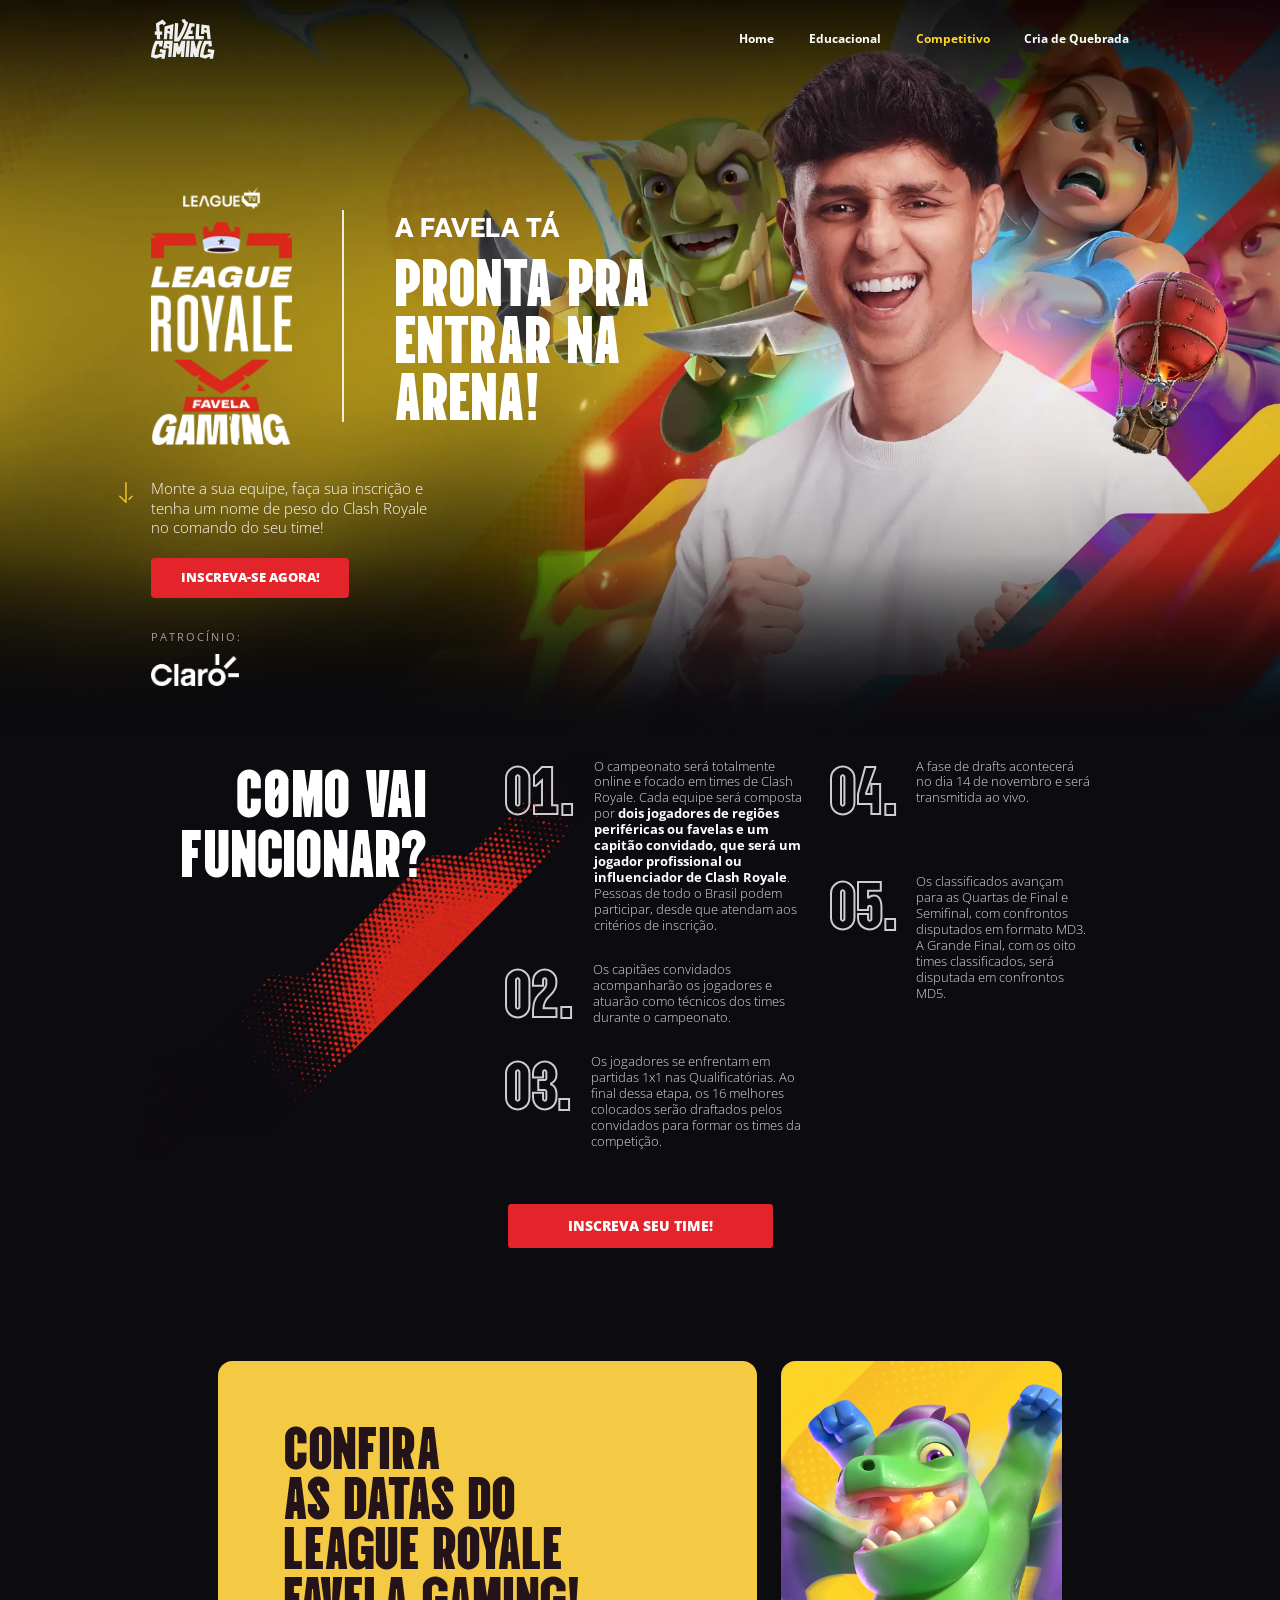
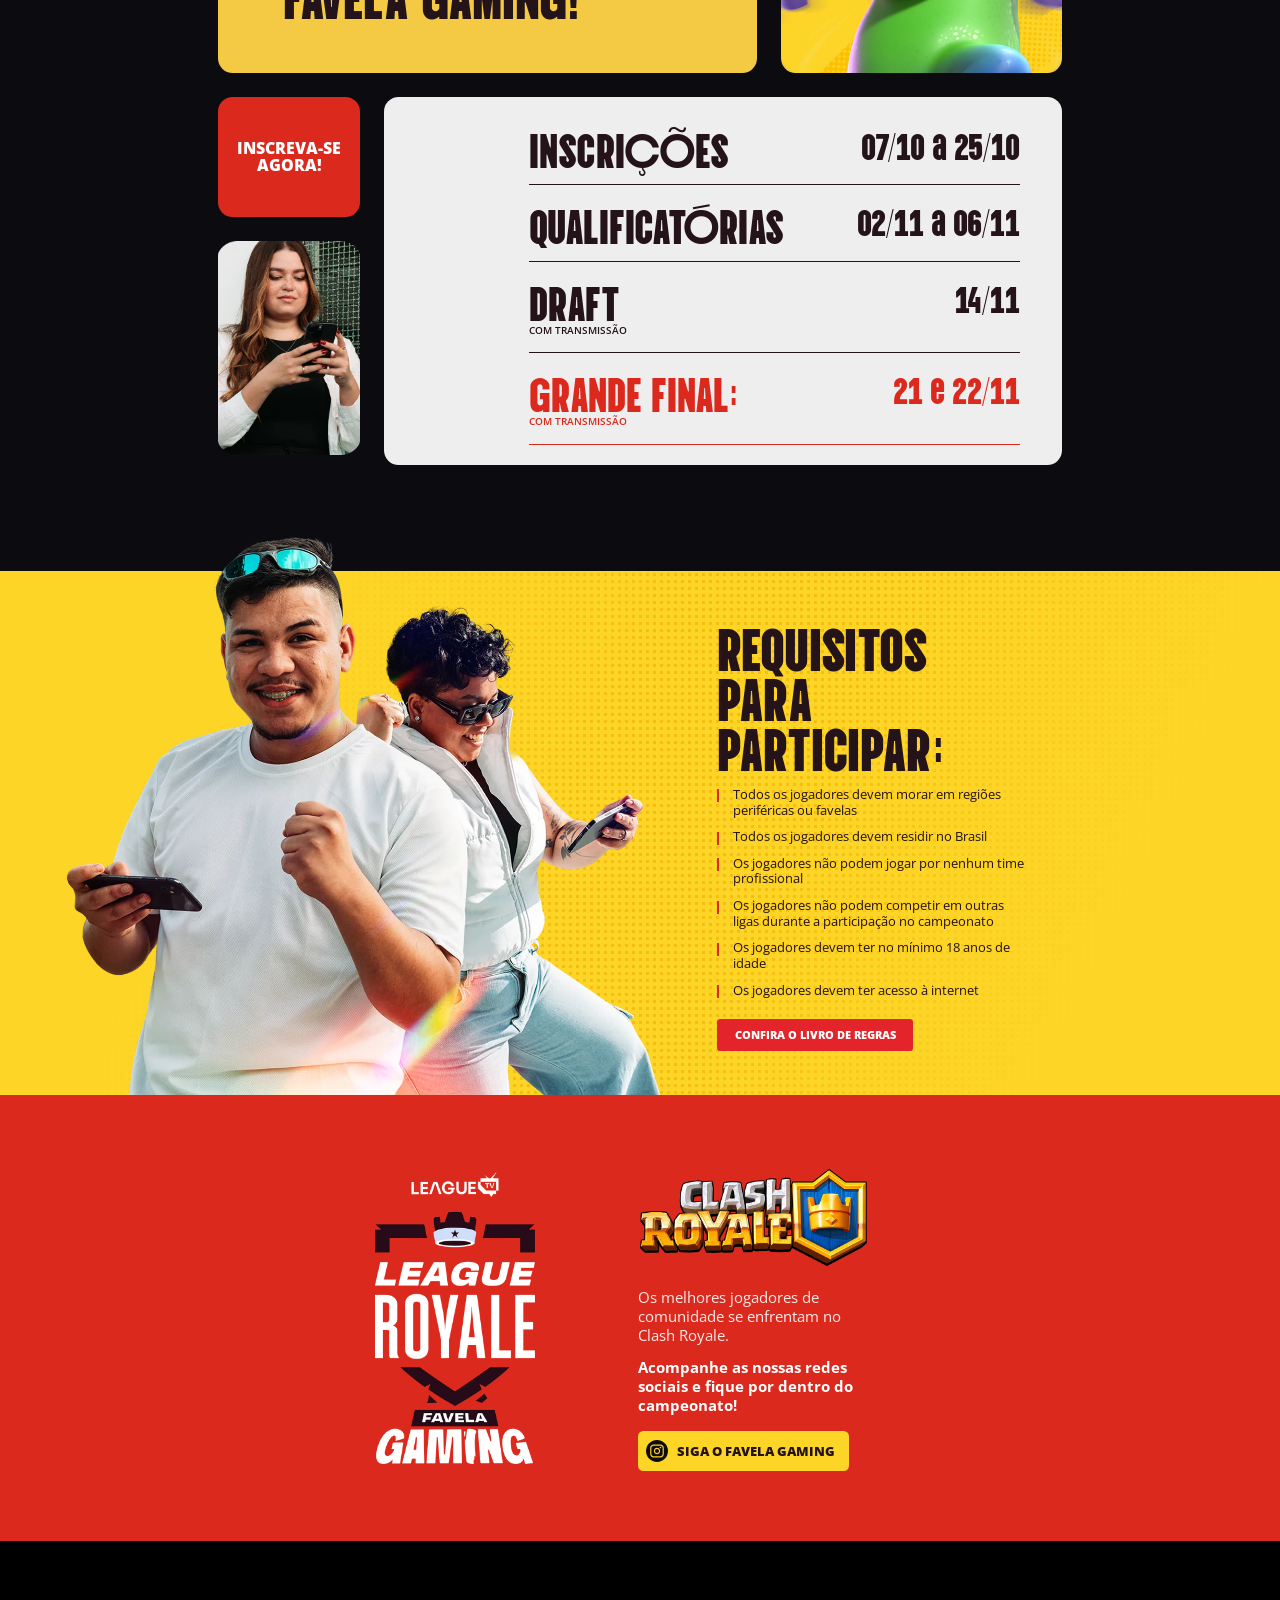
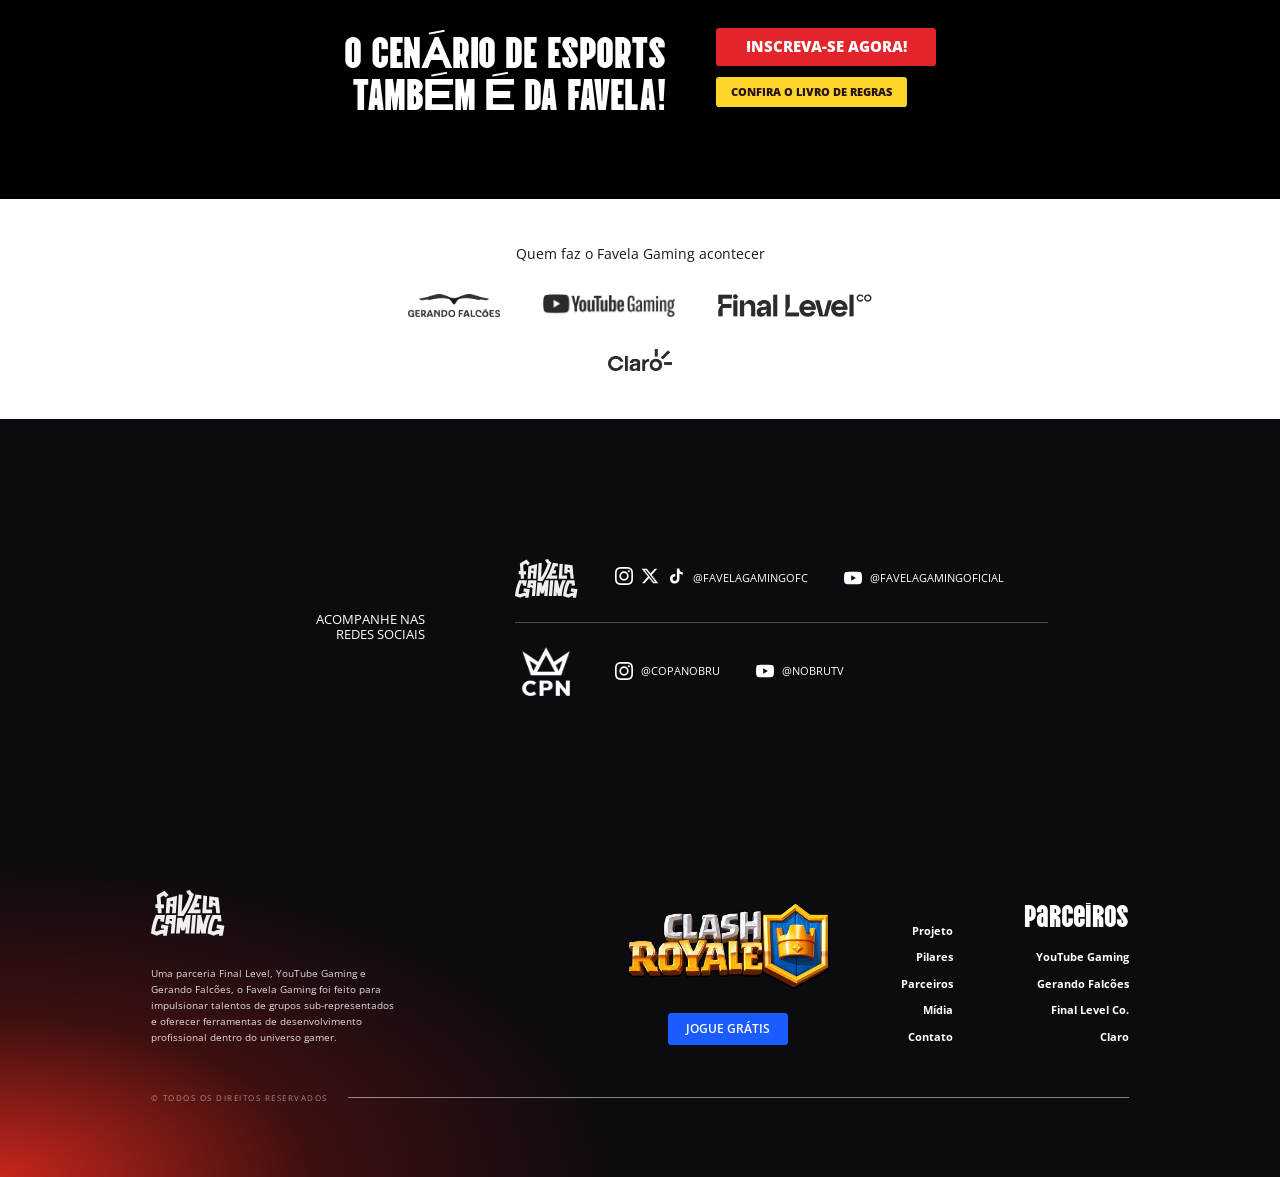
==== commit 440c67f4: "Usa a seta e a faixa de retícula exportadas do Figma Co-Authored-By: Claude Opus 5.5 <noreply@anthro" ====
--- a/cup/index.html
+++ b/cup/index.html
@@ -48,7 +48,7 @@
           <h1 class="hero__title"><small>A favela tá</small> pronta pra entrar na arena!</h1>
         </div>
         <p class="hero__text">
-          <svg class="hero__arrow" viewBox="0 0 18 31" aria-hidden="true"><path d="M9 1v28M1.5 21.5 9 29l7.5-7.5" fill="none" stroke="currentColor" stroke-width="1.6" stroke-linecap="round" stroke-linejoin="round"/></svg>
+          <img class="hero__arrow" src="assets/seta.svg" alt="" width="21" height="32">
           Monte a sua equipe, faça sua inscrição e tenha um nome de peso do Clash Royale no comando do seu time!
         </p>
         <a href="https://docs.google.com/forms/d/e/1FAIpQLSey7lpM0vfxzBYxNLNa3rrnJIbP2X_q4BGfcj9vAVyHAKQ-5A/viewform" target="_blank" rel="noopener" class="btn btn--red">Inscreva-se agora!</a>
@@ -64,7 +64,7 @@
       <div class="container how__grid">
         <div class="how__head">
           <h2 class="title title--xl">C<span class="o-slash">o</span>mo vai<br>funcionar?</h2>
-          <div class="how__stripe" aria-hidden="true"></div>
+          <img class="how__stripe" src="assets/faixa-como-funciona.webp" alt="" aria-hidden="true">
         </div>
         <ol class="how__steps">
           <li><span class="how__num">01.</span><p>O campeonato será totalmente online e focado em times de Clash Royale. Cada equipe será composta por <strong>dois jogadores de regiões periféricas ou favelas e um capitão convidado, que será um jogador profissional ou influenciador de Clash Royale</strong>. Pessoas de todo o Brasil podem participar, desde que atendam aos critérios de inscrição.</p></li>
--- a/cup/css/style.css
+++ b/cup/css/style.css
@@ -61,7 +61,7 @@
   text-transform: uppercase;
   line-height: .88;
 }
-.title--xl { font-size: calc(90 * var(--s)); }
+.title--xl { font-size: calc(100 * var(--s)); }
 .title--lg { font-size: calc(92 * var(--s)); }
 .title--md { font-size: calc(66 * var(--s)); line-height: .92; }
 
@@ -183,7 +183,7 @@
 }
 .hero__text {
   position: relative;
-  max-width: calc(470 * var(--s));
+  max-width: calc(445 * var(--s));
   margin: calc(52 * var(--s)) 0 calc(30 * var(--s));
   font-size: max(14px, calc(23 * var(--s)));
   font-weight: 300;
@@ -193,9 +193,8 @@
   position: absolute;
   left: calc(-47 * var(--s));
   top: calc(4 * var(--s));
-  width: max(14px, calc(20 * var(--s)));
+  width: max(14px, calc(21 * var(--s)));
   height: auto;
-  color: var(--yellow);
 }
 .hero__content > .btn { min-width: calc(298 * var(--s)); height: max(40px, calc(48 * var(--s))); font-size: max(13px, calc(16 * var(--s))); border-radius: calc(6 * var(--s)); }
 .hero__sponsor { margin-top: calc(48 * var(--s)); }
@@ -214,7 +213,7 @@
 /* =========================================================
    COMO VAI FUNCIONAR
    ========================================================= */
-.how { position: relative; padding: calc(48 * var(--s)) 0 calc(170 * var(--s)); }
+.how { position: relative; padding: calc(30 * var(--s)) 0 calc(170 * var(--s)); }
 .how__grid {
   display: grid;
   grid-template-columns: calc(415 * var(--s)) 1fr;
@@ -224,14 +223,10 @@
 .how__head .title { position: relative; z-index: 1; line-height: .9; }
 .how__stripe {
   position: absolute;
-  left: calc(-105 * var(--s));
-  top: calc(332 * var(--s));
-  width: calc(760 * var(--s));
-  height: calc(135 * var(--s));
-  transform: rotate(-38deg);
-  background: radial-gradient(circle, var(--red) 1.8px, transparent 2.2px) 0 0 / 5px 5px;
-  -webkit-mask-image: linear-gradient(90deg, transparent 0%, rgba(0,0,0,.5) 35%, #000 70%);
-          mask-image: linear-gradient(90deg, transparent 0%, rgba(0,0,0,.5) 35%, #000 70%);
+  left: calc(-20 * var(--s));
+  top: calc(-5 * var(--s));
+  width: calc(736 * var(--s));
+  max-width: none;
   pointer-events: none;
 }
 .how__steps {
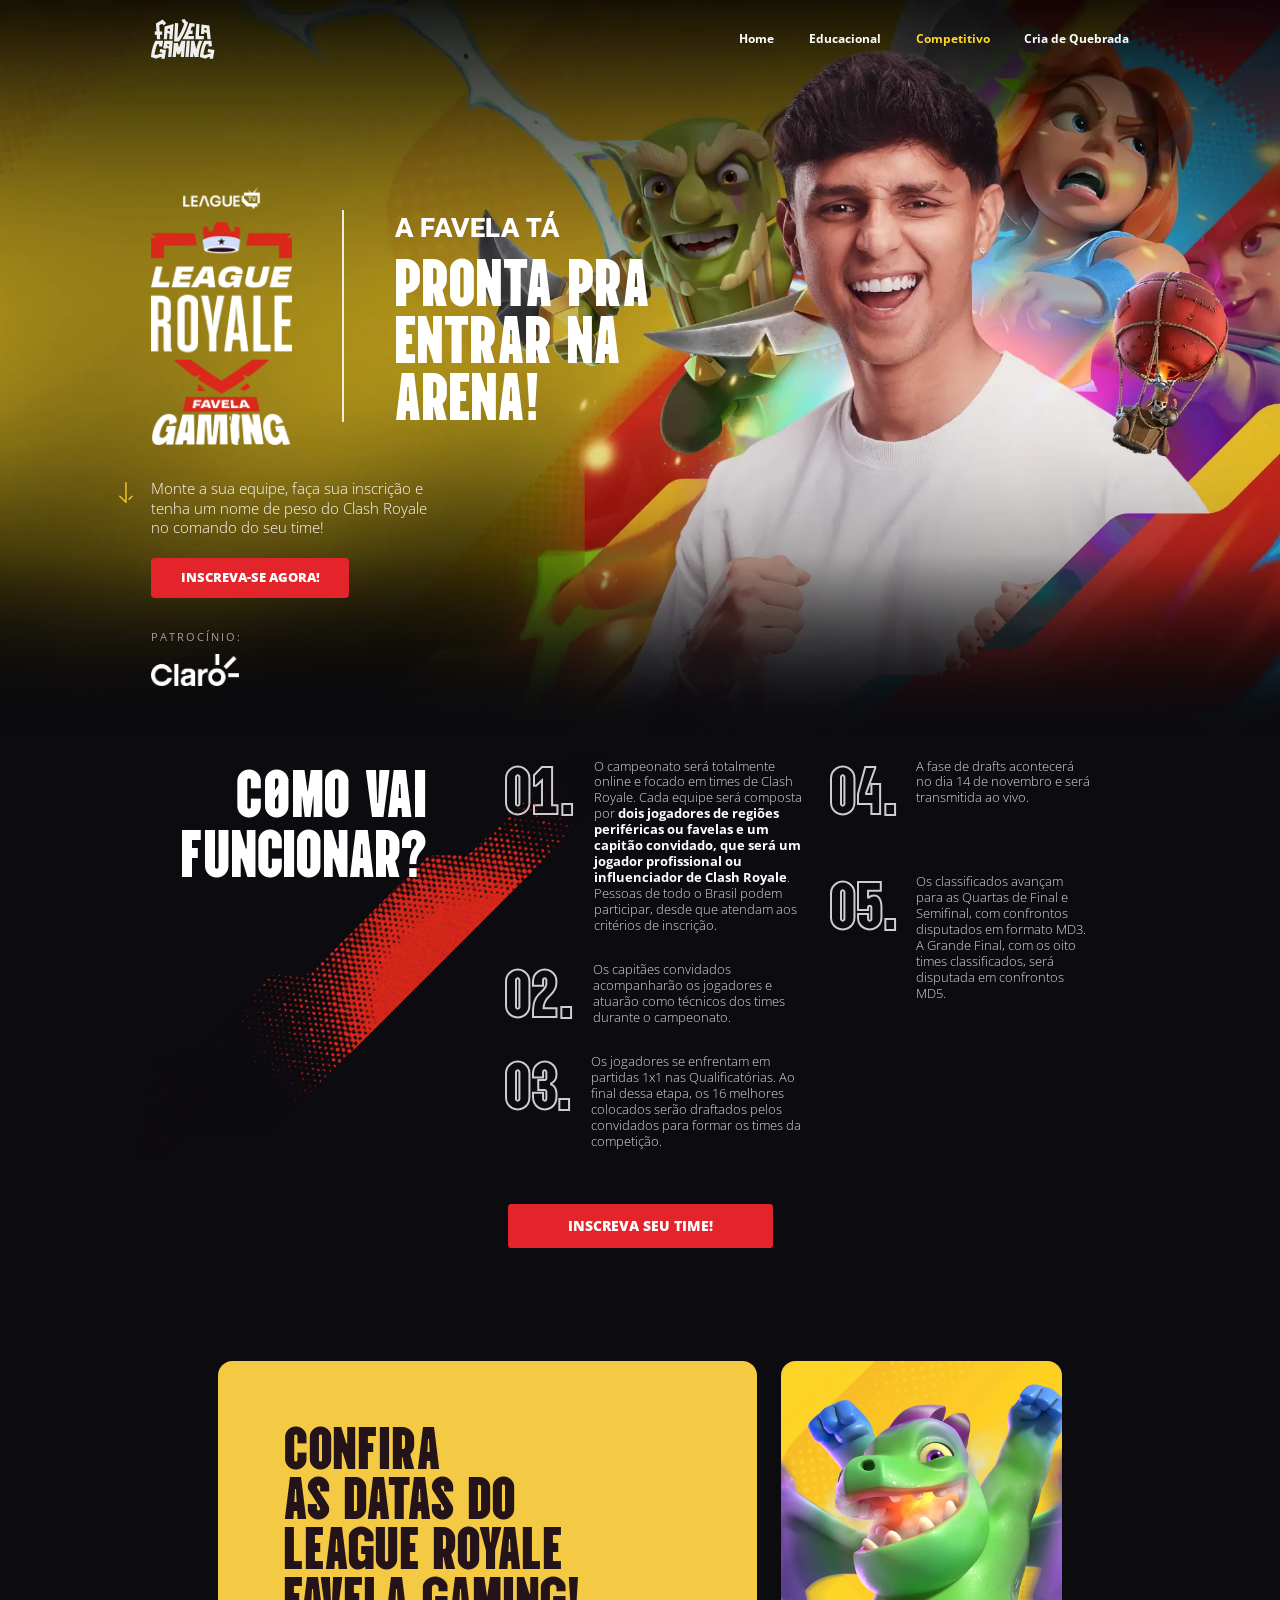
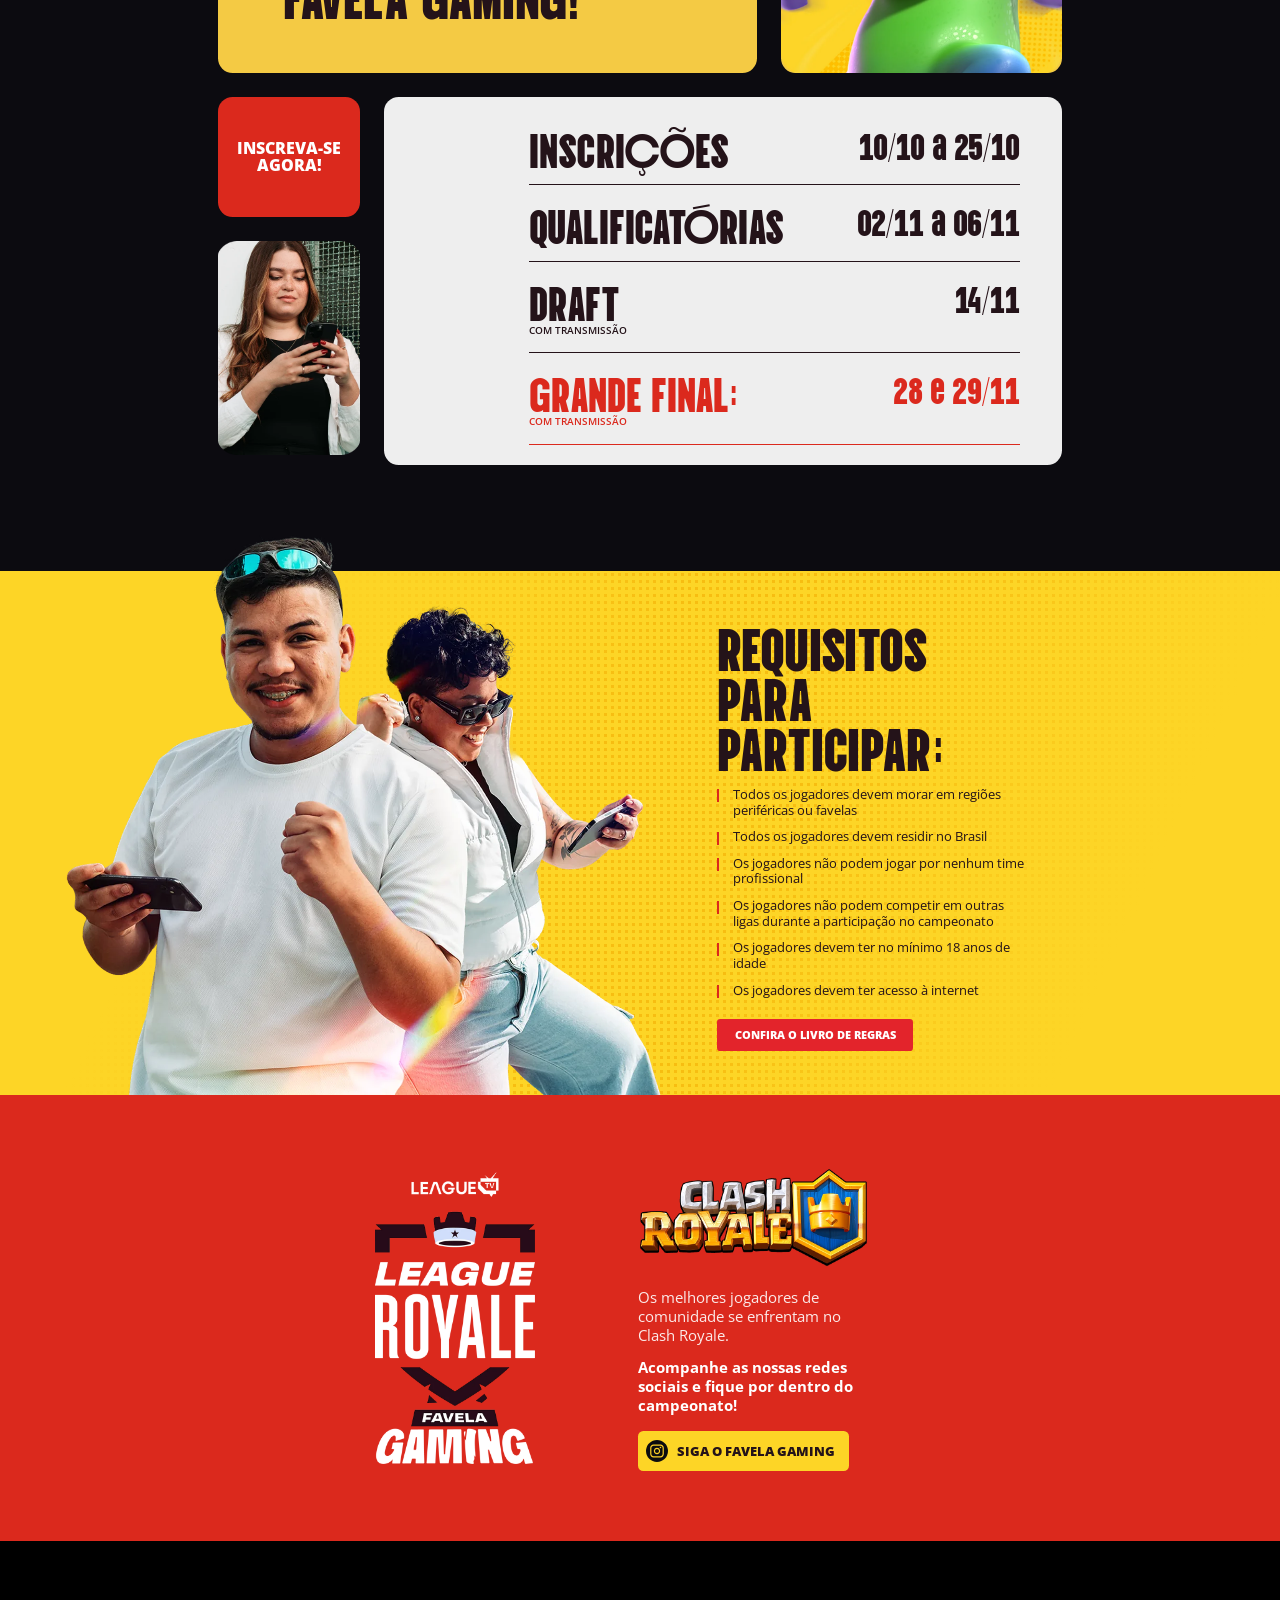
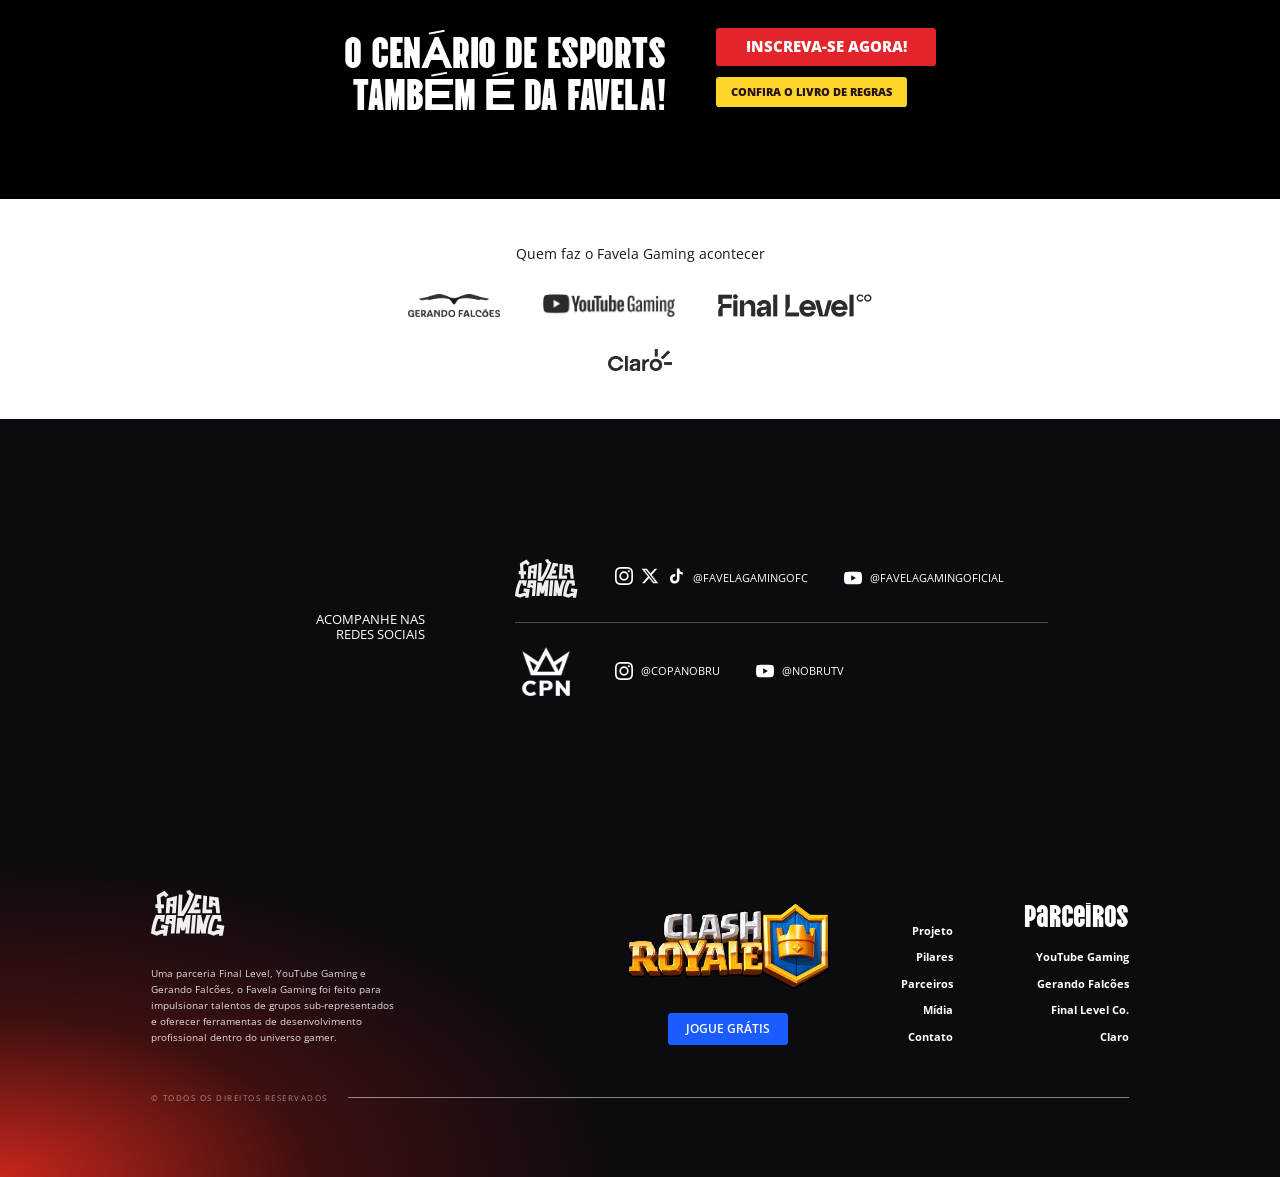
==== commit 8a9a333b: "Atualiza datas: inscrições a partir de 10/10 e Grande Final em 28 e 29/11 Co-Authored-By: Claude Opu" ====
--- a/cup/index.html
+++ b/cup/index.html
@@ -16,7 +16,7 @@
   <link rel="preconnect" href="https://fonts.googleapis.com">
   <link rel="preconnect" href="https://fonts.gstatic.com" crossorigin>
   <link href="https://fonts.googleapis.com/css2?family=Vina+Sans&family=Kanit:wght@400;600;800&family=Open+Sans:wght@300;400;600;700;800&display=swap" rel="stylesheet">
-  <link rel="stylesheet" href="css/style.css">
+  <link rel="stylesheet" href="css/style.css?v=202610091757">
 </head>
 <body>
 
@@ -96,10 +96,10 @@
         </div>
         <div class="card card--light dates__table">
           <dl>
-            <div class="dates__row"><dt>Inscrições</dt><dd>07/10 a 25/10</dd></div>
+            <div class="dates__row"><dt>Inscrições</dt><dd>10/10 a 25/10</dd></div>
             <div class="dates__row"><dt>Qualificatórias</dt><dd>02/11 a 06/11</dd></div>
             <div class="dates__row"><dt>Draft <small>com transmissão</small></dt><dd>14/11</dd></div>
-            <div class="dates__row dates__row--final"><dt>Grande final: <small>com transmissão</small></dt><dd>21 e 22/11</dd></div>
+            <div class="dates__row dates__row--final"><dt>Grande final: <small>com transmissão</small></dt><dd>28 e 29/11</dd></div>
           </dl>
         </div>
       </div>
@@ -244,6 +244,6 @@
     <symbol id="i-youtube" viewBox="0 0 24 24"><path fill="currentColor" d="M23.5 6.2a3 3 0 0 0-2.1-2.1C19.5 3.6 12 3.6 12 3.6s-7.5 0-9.4.5A3 3 0 0 0 .5 6.2 31 31 0 0 0 0 12a31 31 0 0 0 .5 5.8 3 3 0 0 0 2.1 2.1c1.9.5 9.4.5 9.4.5s7.5 0 9.4-.5a3 3 0 0 0 2.1-2.1A31 31 0 0 0 24 12a31 31 0 0 0-.5-5.8zM9.6 15.6V8.4l6.3 3.6-6.3 3.6z"/></symbol>
   </svg>
 
-  <script src="js/main.js"></script>
+  <script src="js/main.js?v=202610091757"></script>
 </body>
 </html>
--- a/cup/css/style.css
+++ b/cup/css/style.css
@@ -134,18 +134,30 @@
 .header__nav a:hover, .header__nav a.is-active { color: var(--yellow); }
 .header__toggle {
   display: none;
-  width: 40px; height: 40px;
-  padding: 10px 8px;
+  position: relative;
+  z-index: 2;
+  width: 36px; height: 36px;
+  padding: 0;
   background: none;
   border: 0;
   cursor: pointer;
-  flex-direction: column;
-  justify-content: space-between;
-}
-.header__toggle span { display: block; height: 2px; background: var(--white); border-radius: 2px; transition: .2s; }
-.header__toggle[aria-expanded="true"] span:nth-child(1) { transform: translateY(8px) rotate(45deg); }
+}
+.header__toggle span {
+  position: absolute;
+  left: 4px; right: 4px;
+  height: 2px;
+  background: var(--white);
+  transition: transform .25s ease, opacity .2s ease, top .25s ease;
+}
+.header__toggle span:nth-child(1) { top: 9px; }
+.header__toggle span:nth-child(2) { top: 17px; }
+.header__toggle span:nth-child(3) { top: 25px; }
+.header__toggle[aria-expanded="true"] span { height: 1.5px; }
+.header__toggle[aria-expanded="true"] span:nth-child(1) { top: 17px; transform: rotate(45deg); }
 .header__toggle[aria-expanded="true"] span:nth-child(2) { opacity: 0; }
-.header__toggle[aria-expanded="true"] span:nth-child(3) { transform: translateY(-8px) rotate(-45deg); }
+.header__toggle[aria-expanded="true"] span:nth-child(3) { top: 17px; transform: rotate(-45deg); }
+.header__logo { position: relative; z-index: 2; }
+body.menu-open { overflow: hidden; }
 
 /* =========================================================
    HERO
@@ -533,20 +545,27 @@
 @media (max-width: 760px) {
   .container, .dates__grid { max-width: none; padding: 0 16px; }
 
-  .header { padding-top: 16px; }
+  .header { padding-top: 28px; }
+  .header .container { padding: 0 24px 0 32px; }
+  .header__logo img { width: 116px; }
   .header__toggle { display: flex; }
   .header__nav {
-    position: absolute;
-    top: 100%; left: 16px; right: 16px;
+    position: fixed;
+    inset: 0;
+    z-index: 1;
     flex-direction: column;
-    gap: 0;
-    padding: 8px 0;
-    background: rgba(12,11,16,.97);
-    border-radius: 10px;
-    display: none;
+    align-items: center;
+    justify-content: center;
+    gap: 44px;
+    background: var(--dark);
+    opacity: 0;
+    visibility: hidden;
+    transition: opacity .25s ease, visibility .25s;
   }
-  .header__nav.is-open { display: flex; }
-  .header__nav a { padding: 12px 20px; font-size: 15px; }
+  .header__nav.is-open { opacity: 1; visibility: visible; }
+  .header__nav a { font-family: "Helvetica Neue", Arial, sans-serif; font-size: 19px; font-weight: 700; }
+  .header__nav a.is-active { color: var(--white); }
+  .header__nav a:hover { color: var(--yellow); }
 
   .hero {
     min-height: 0;
@@ -576,7 +595,8 @@
   .title--md { font-size: 40px; }
   .how__steps { columns: 1; max-width: none; }
   .how__steps li { gap: 18px; margin-bottom: 28px; }
-  .how__steps li:nth-child(4) { break-before: auto; }
+  .how__steps li:nth-child(4) { break-before: auto; margin-bottom: 28px; }
+  .how__steps li:nth-child(n+4) p { max-width: none; }
   .how__num { flex-basis: 56px; font-size: 52px; -webkit-text-stroke-width: 1.2px; }
   .how__steps p { max-width: none; }
   .how .center { margin-top: 16px; }
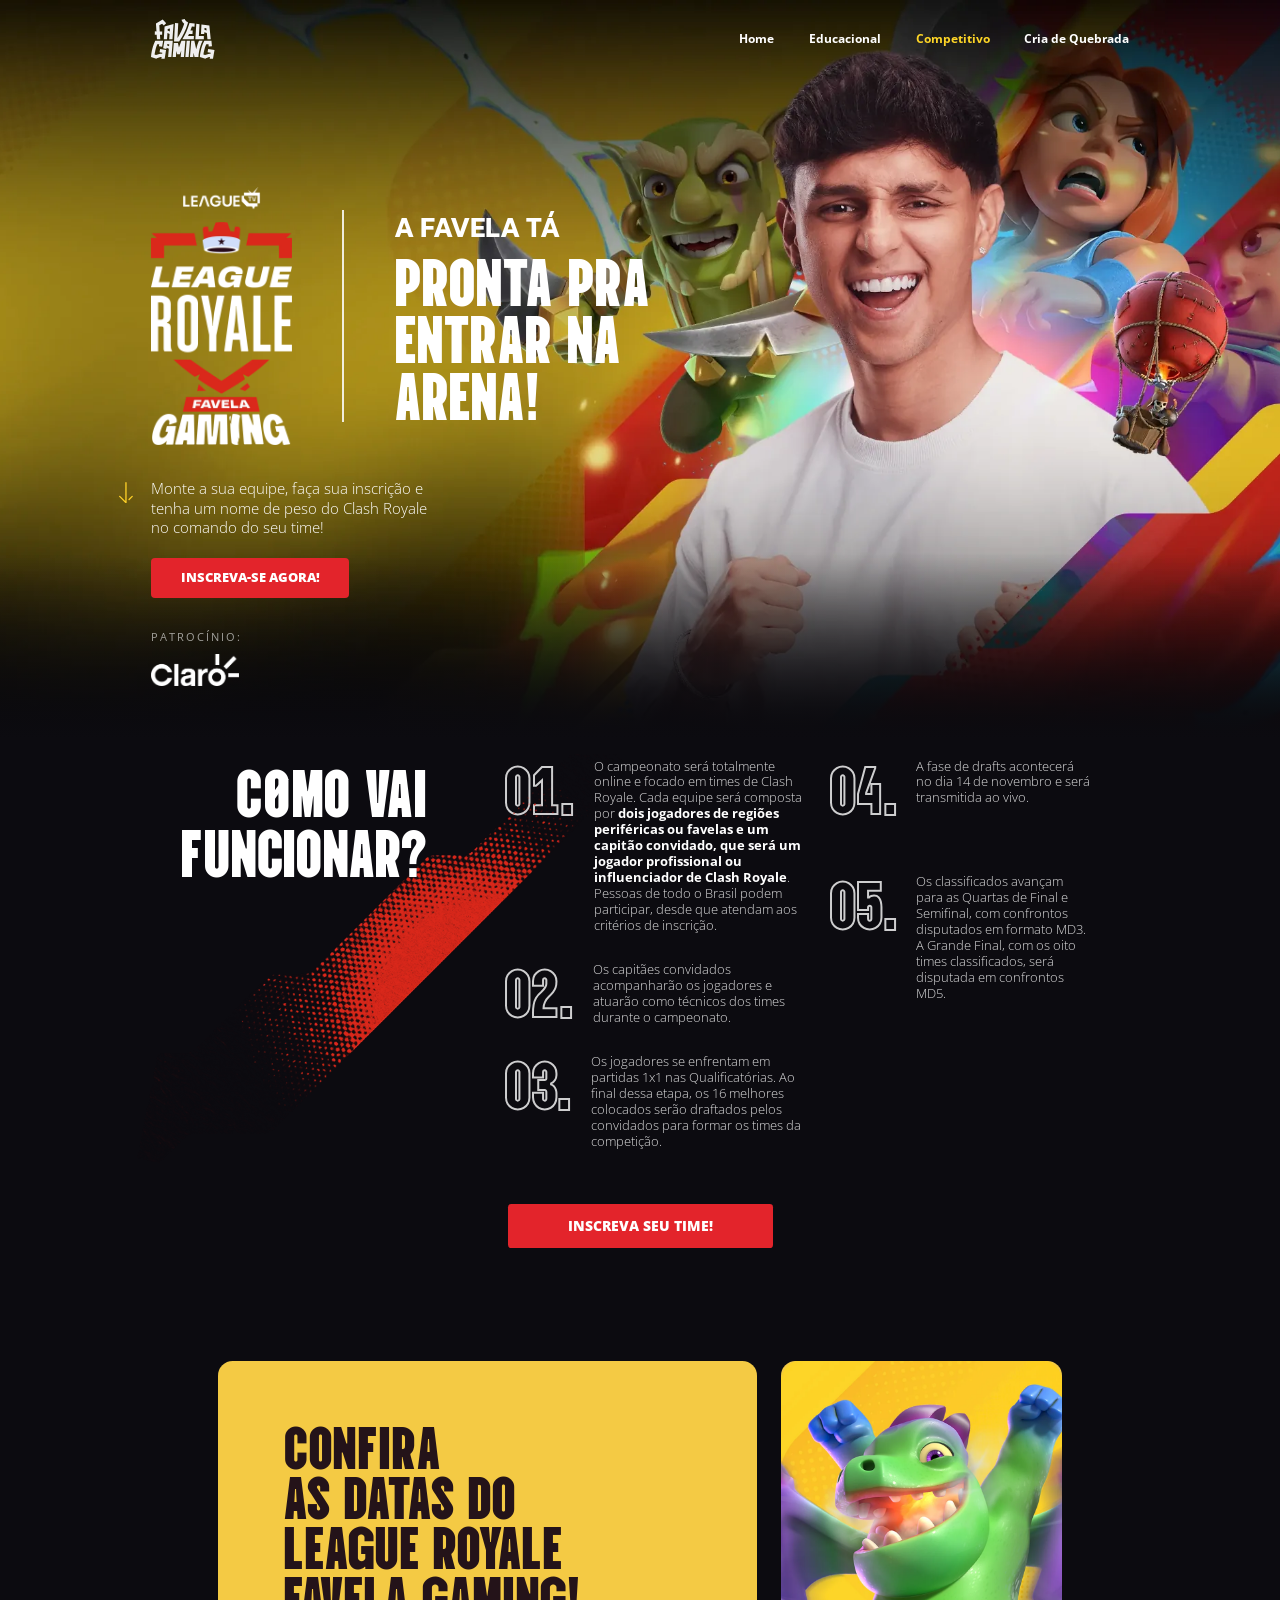
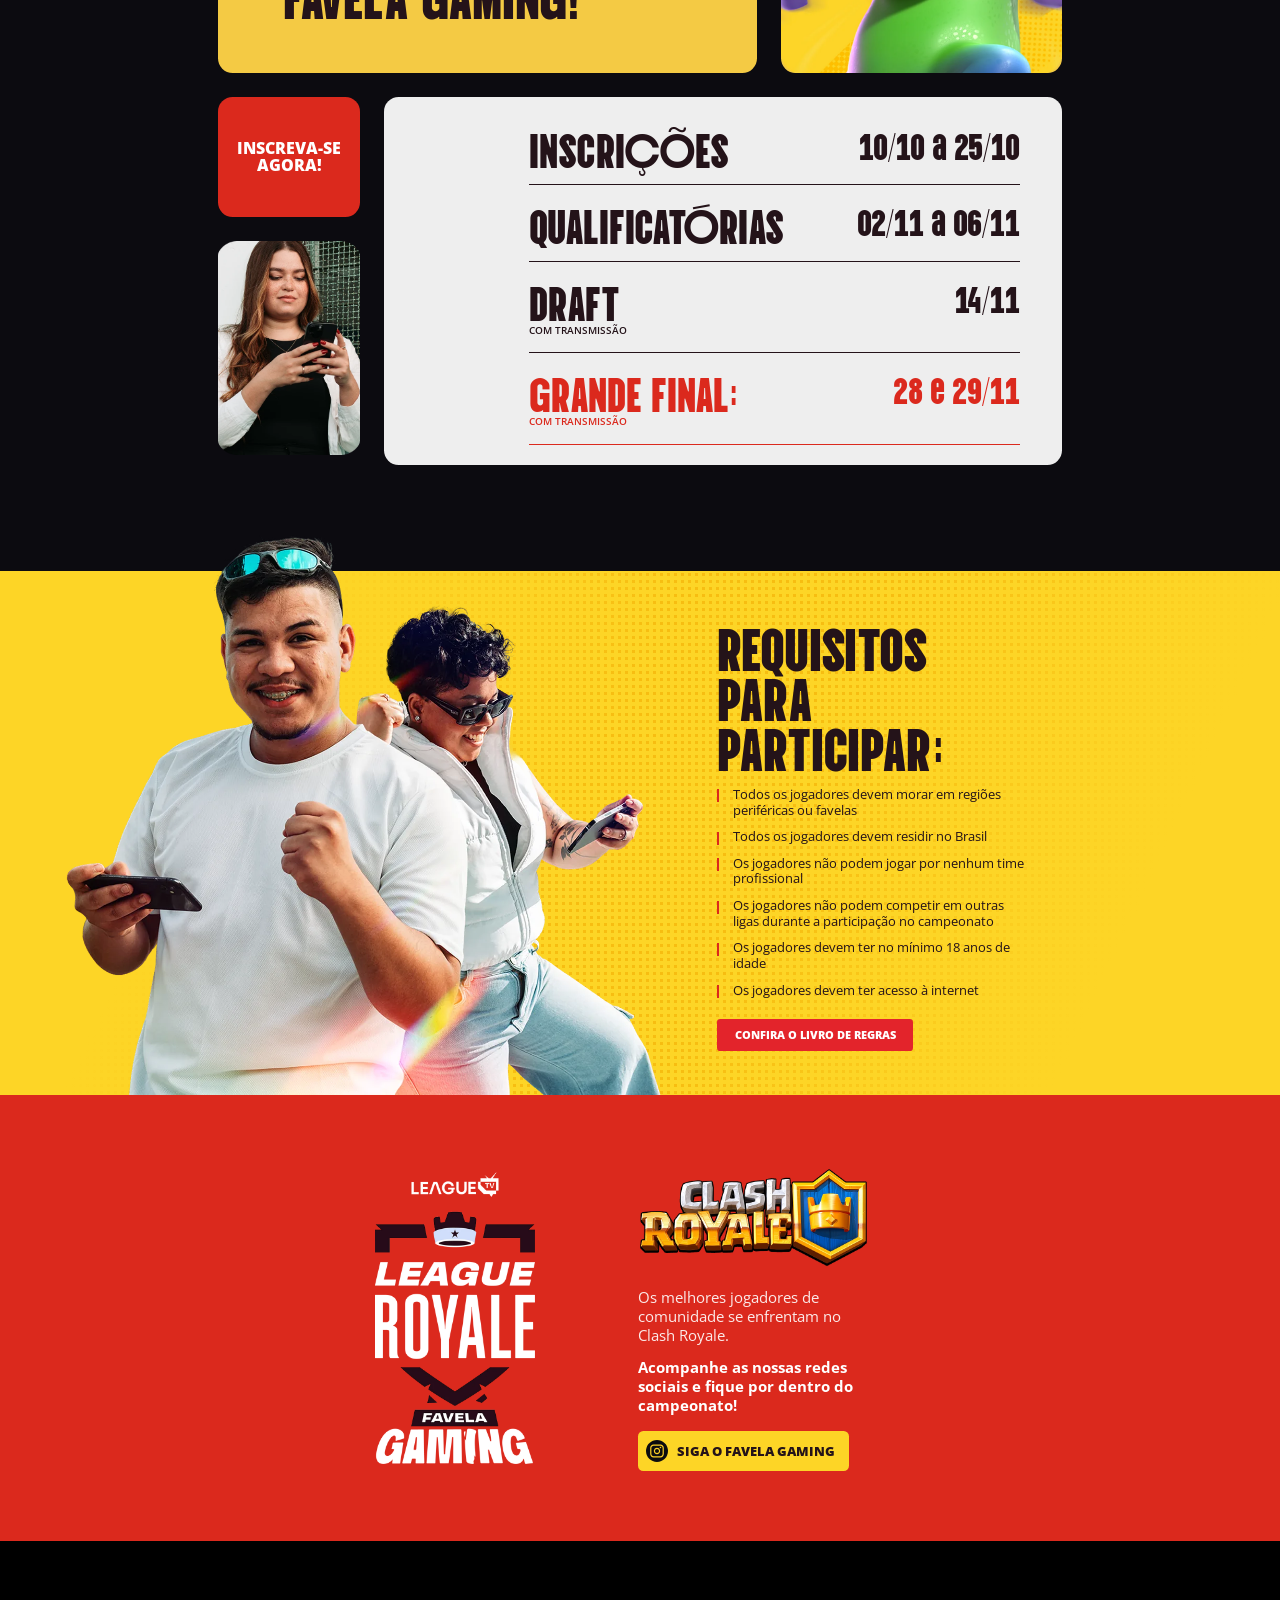
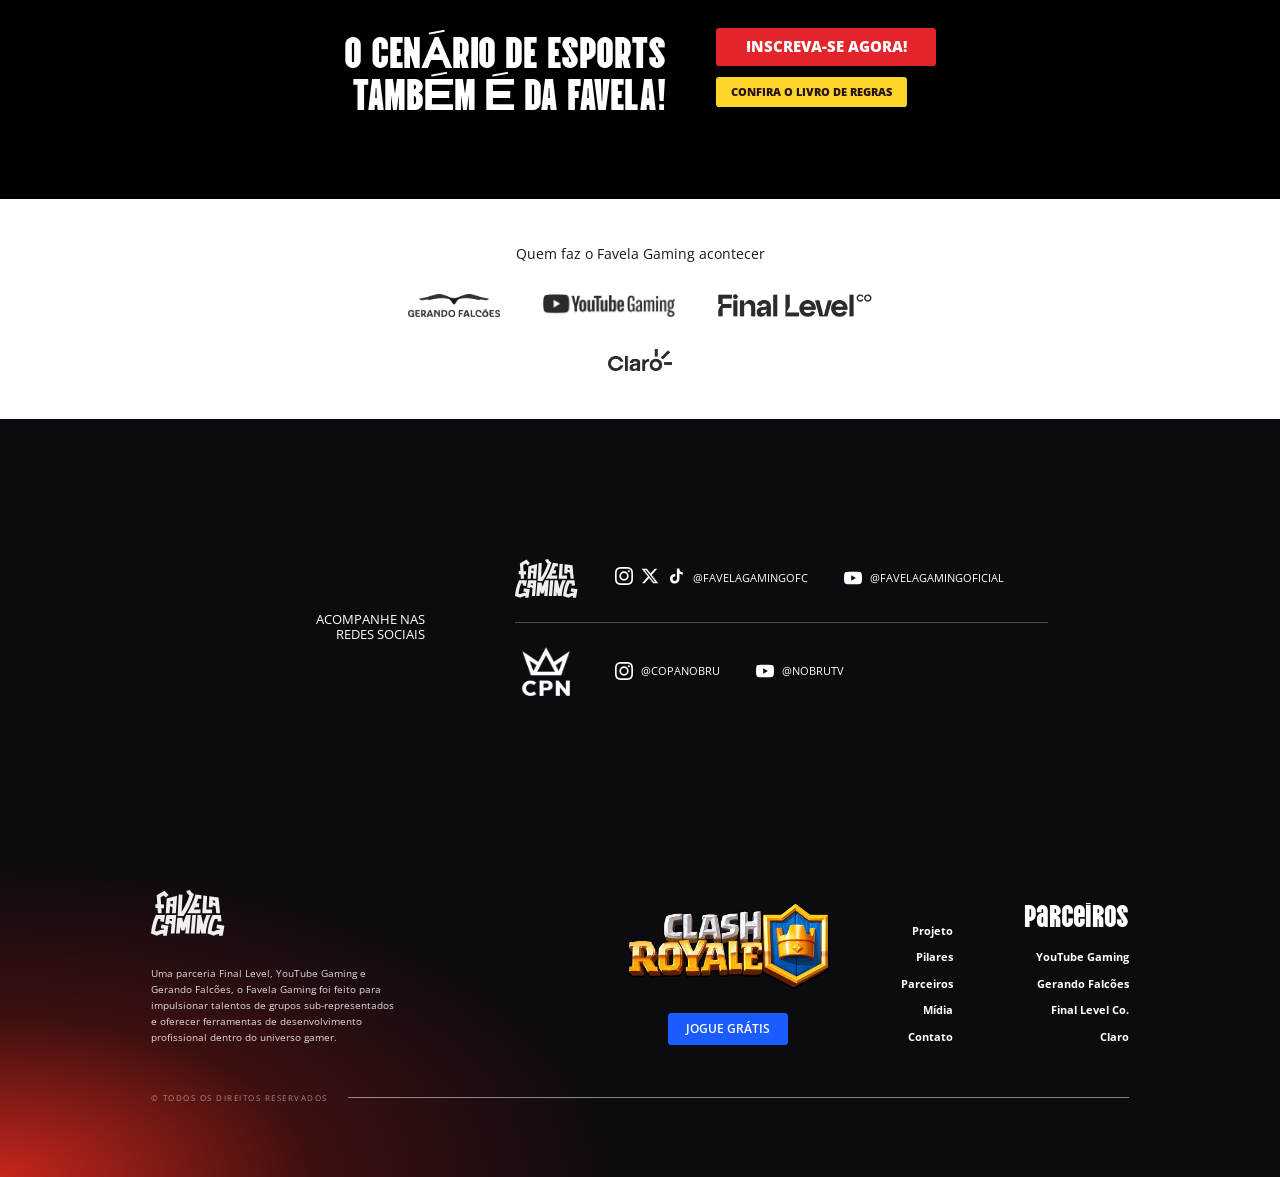
==== commit 1b5f6a6c: "Seta do topo como SVG embutido no HTML (sem arquivo externo) Co-Authored-By: Claude Opus 5.5 <norepl" ====
--- a/cup/index.html
+++ b/cup/index.html
@@ -48,7 +48,7 @@
           <h1 class="hero__title"><small>A favela tá</small> pronta pra entrar na arena!</h1>
         </div>
         <p class="hero__text">
-          <img class="hero__arrow" src="assets/seta.svg" alt="" width="21" height="32">
+          <svg class="hero__arrow" viewBox="0 0 21 32" width="21" height="32" fill="none" aria-hidden="true"><path d="M1.05 21.56 10.44 30.95V1.05" stroke="#FCCF27" stroke-width="2" stroke-linecap="round" stroke-linejoin="round"/><path d="M19.84 21.56 15.14 26.26" stroke="#FCCF27" stroke-width="2" stroke-linecap="round" stroke-linejoin="round"/></svg>
           Monte a sua equipe, faça sua inscrição e tenha um nome de peso do Clash Royale no comando do seu time!
         </p>
         <a href="https://docs.google.com/forms/d/e/1FAIpQLSey7lpM0vfxzBYxNLNa3rrnJIbP2X_q4BGfcj9vAVyHAKQ-5A/viewform" target="_blank" rel="noopener" class="btn btn--red">Inscreva-se agora!</a>
